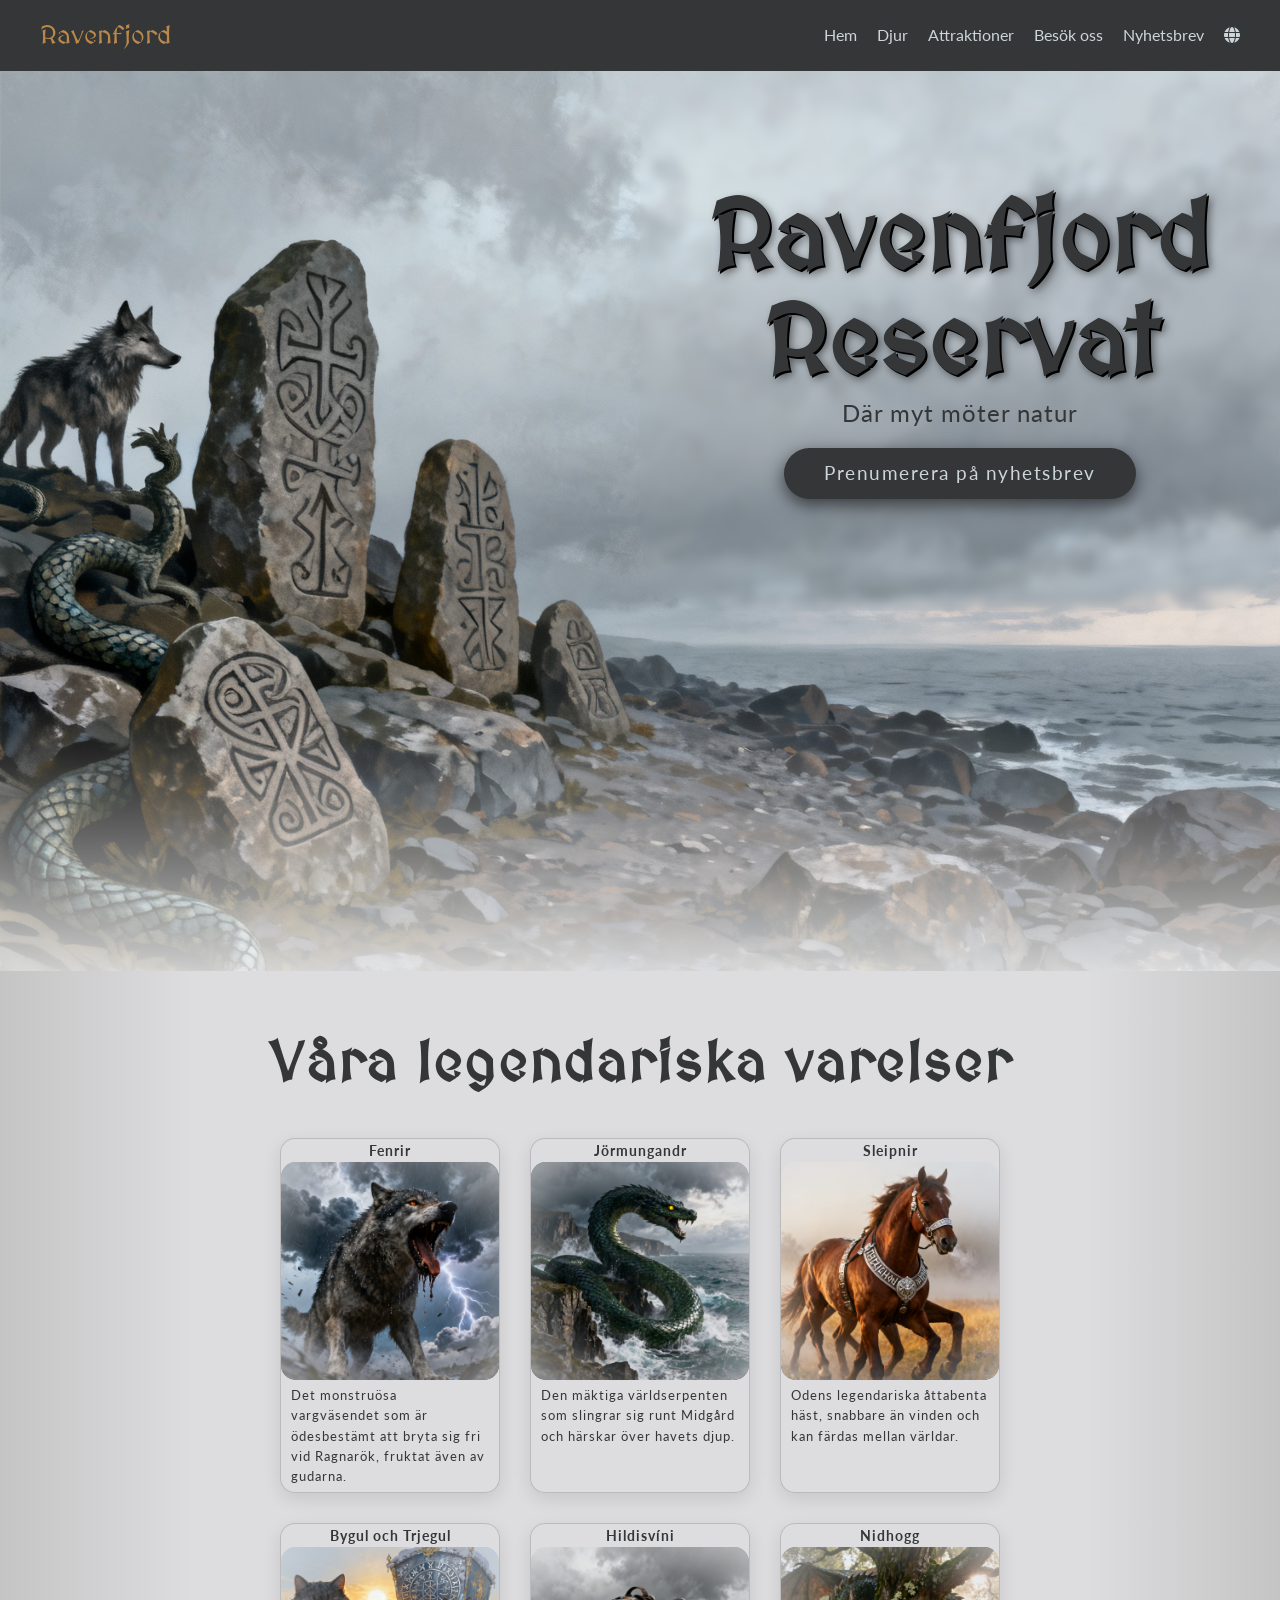
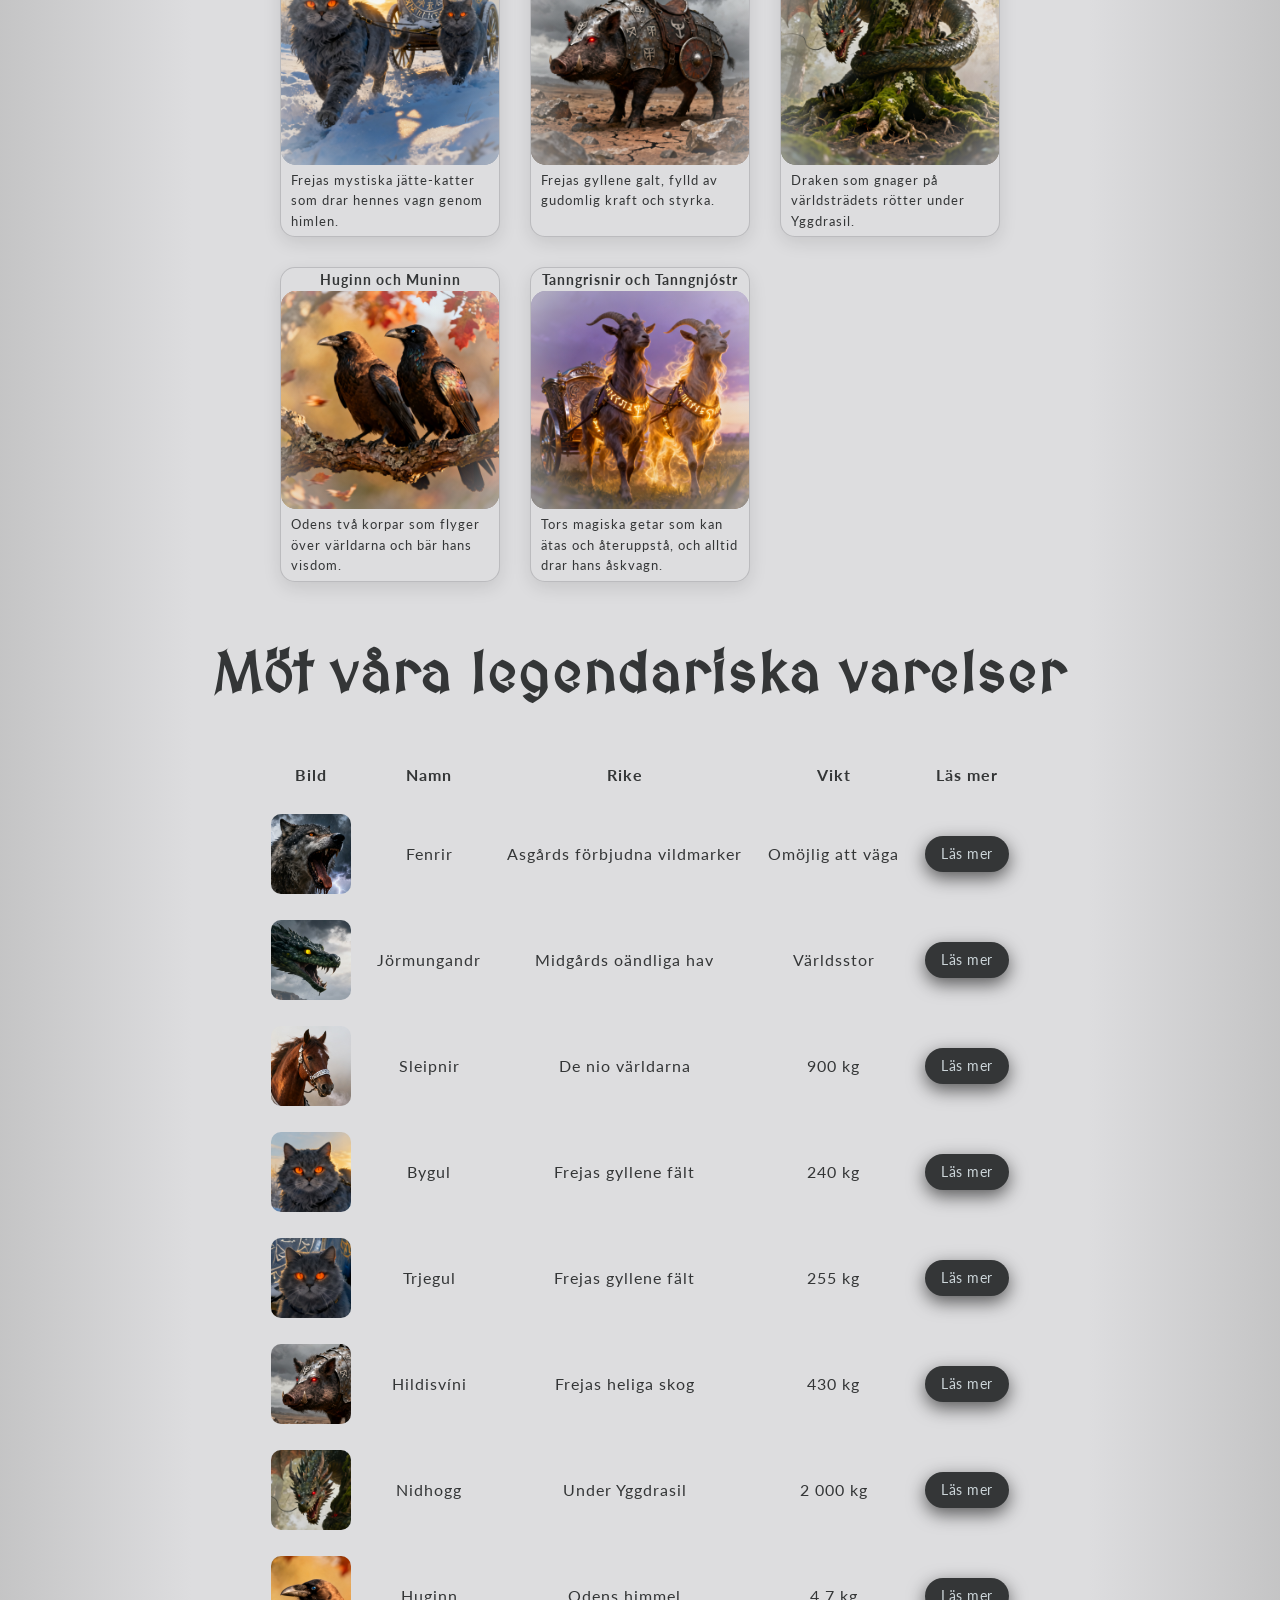
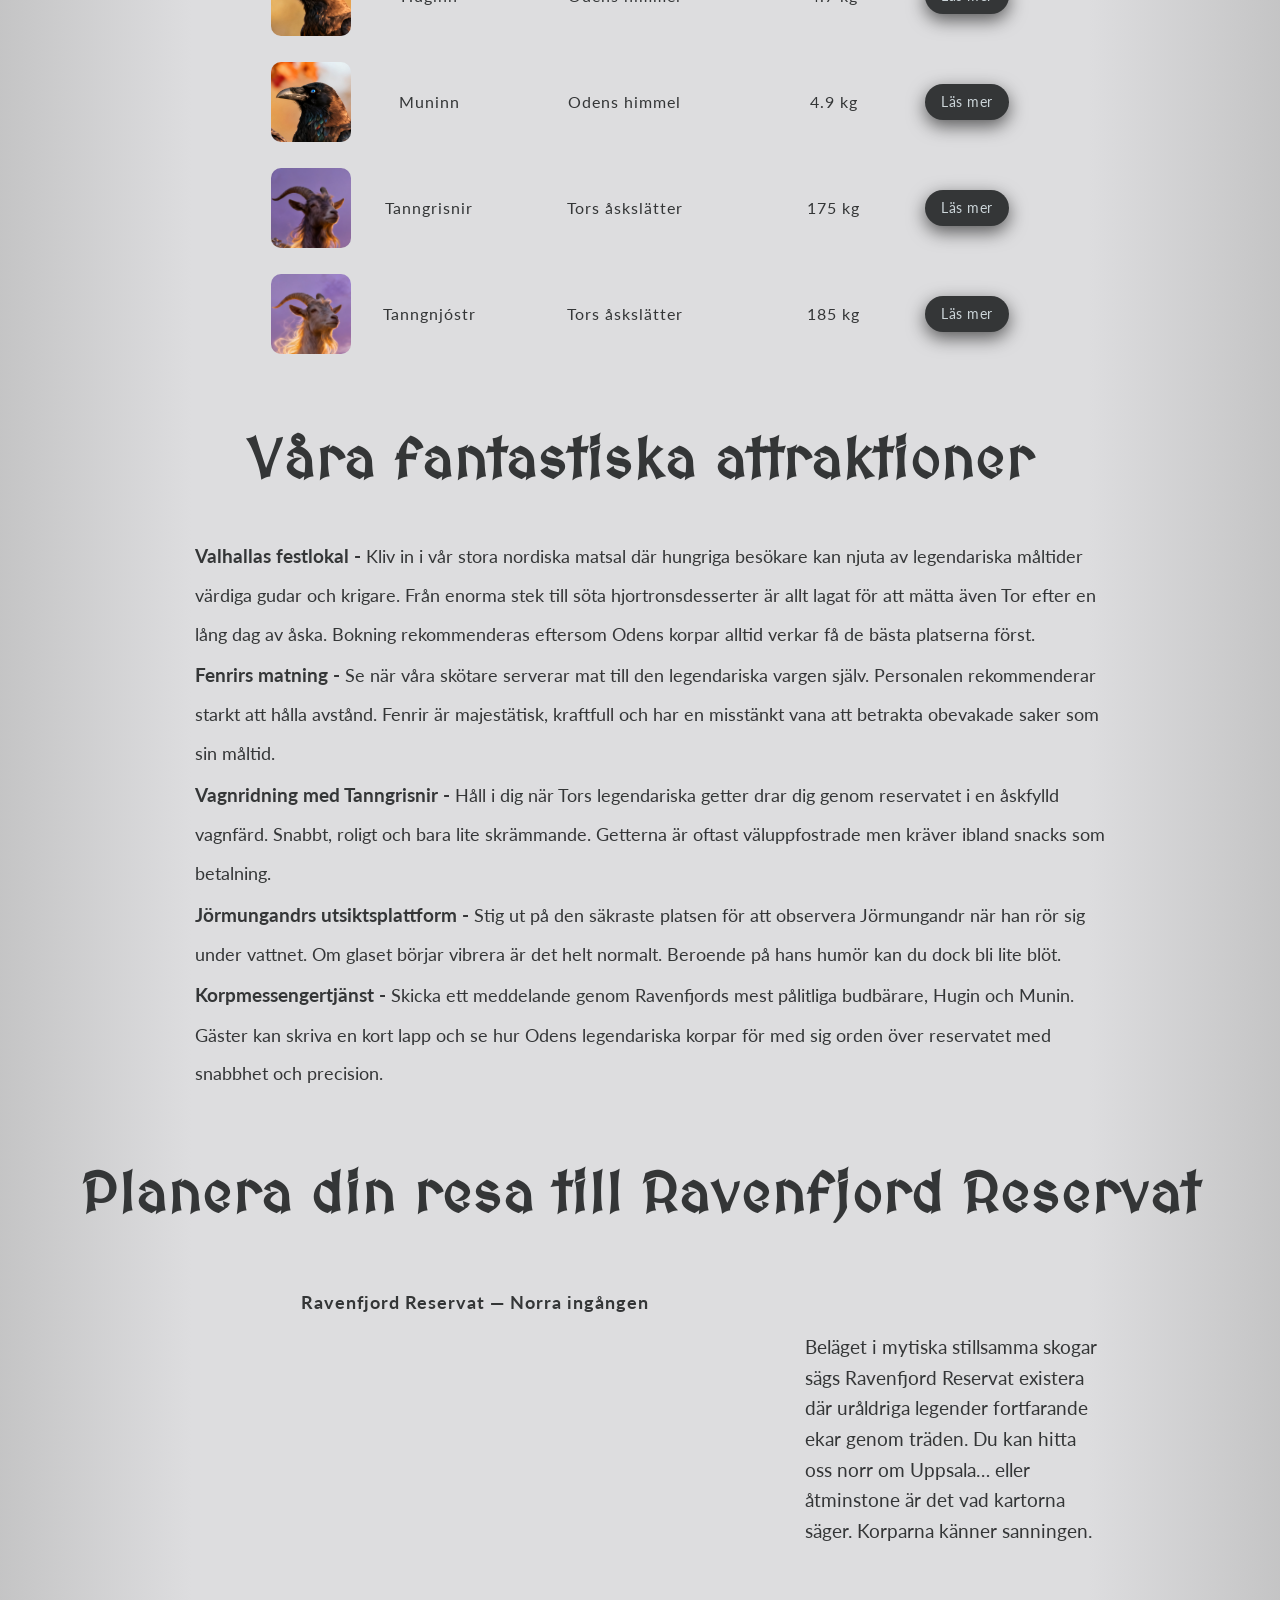
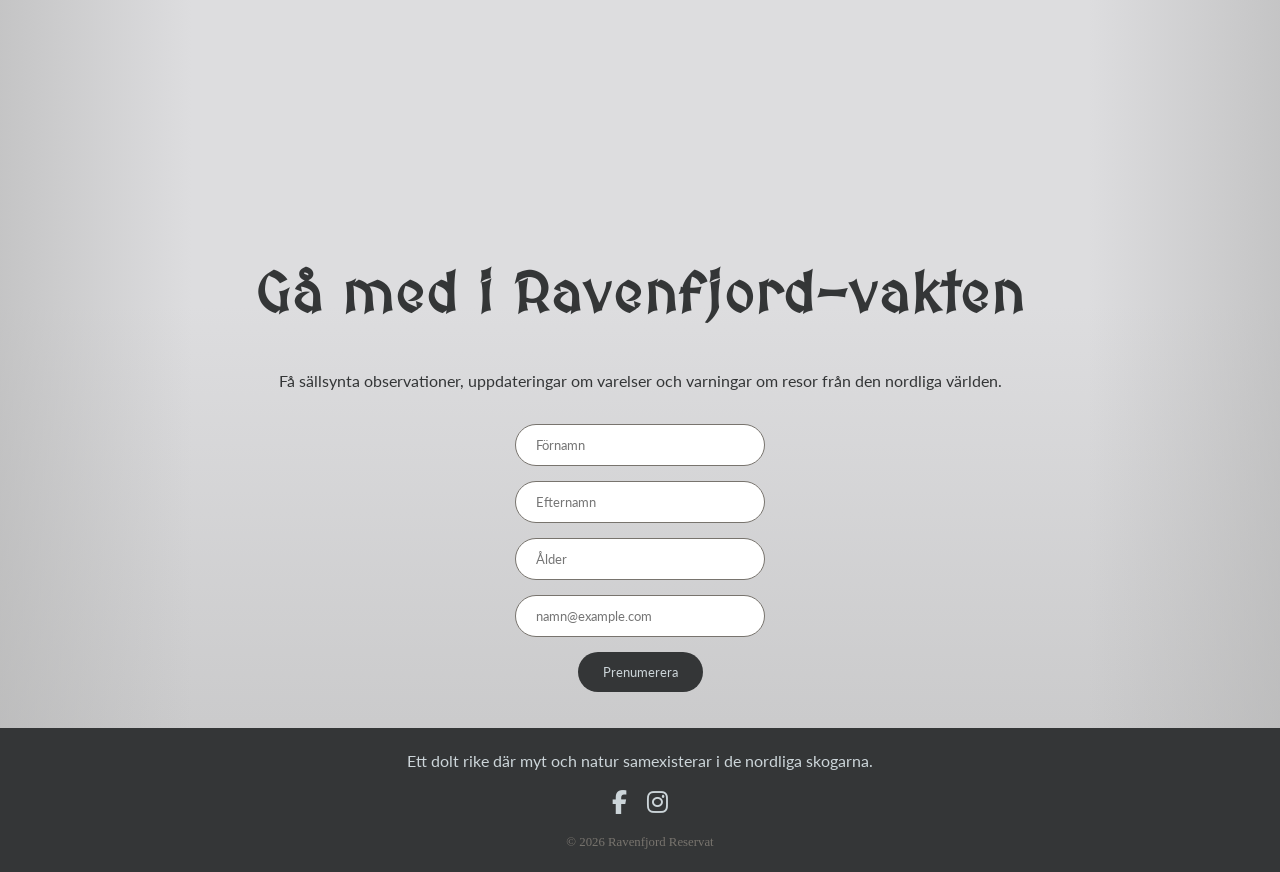
==== indexSV.html @ 1c2eb460 "added swedish html link and updated navbar" ====
<!doctype html>
<html lang="sv">
  <head>
    <meta charset="UTF-8" />
    <meta name="viewport" content="width=device-width, initial-scale=1.0" />
    <meta property="og:title" content="Ravenfjord Reservat" />
    <meta
      property="og:description"
      content="Där myt möter natur i det dolda nordliga riket."
    />
    <meta property="og:image:width" content="1200" />
    <meta property="og:image:height" content="630" />
    <meta
      property="og:image"
      content="https://dannellbayer.com/Ravenfjord-Reserve/images/hero.png"
    />
    <meta property="og:type" content="website" />

    <link rel="stylesheet" href="css/BrowserReset.css" />
    <link rel="stylesheet" href="css/main.css" />
    <link rel="stylesheet" href="css/hero.css" />
    <link rel="stylesheet" href="css/navbar.css" />
    <link rel="stylesheet" href="css/animals.css" />
    <link rel="stylesheet" href="css/table.css" />
    <link rel="stylesheet" href="css/todo.css" />
    <link rel="stylesheet" href="css/map.css" />
    <link rel="stylesheet" href="css/newsletter.css" />
    <link rel="stylesheet" href="css/footer.css" />

    <title>Ravenfjord Reservat</title>

    <link rel="preconnect" href="https://fonts.googleapis.com" />
    <link rel="preconnect" href="https://fonts.gstatic.com" crossorigin />

    <link
      href="https://fonts.googleapis.com/css2?family=Lato:ital,wght@0,100;0,300;0,400;0,700;0,900;1,100;1,300;1,400;1,700;1,900&display=swap"
      rel="stylesheet"
    />
    <link
      href="https://fonts.googleapis.com/css2?family=Cinzel:wght@400;700&display=swap"
      rel="stylesheet"
    />
    <link
      href="https://fonts.googleapis.com/css2?family=MedievalSharp&display=swap"
      rel="stylesheet"
    />

    <link
      rel="stylesheet"
      href="https://cdnjs.cloudflare.com/ajax/libs/font-awesome/6.5.0/css/all.min.css"
    />
  </head>

  <body>
    <!-- Navigation Bar -->
    <nav class="navbar">
      <div class="logo">Ravenfjord</div>

      <ul class="nav-links">
        <li><a href="#hero">Hem</a></li>
        <li><a href="#animals">Djur</a></li>
        <li><a href="#todo">Attraktioner</a></li>
        <li><a href="#map">Besök oss</a></li>
        <li><a href="#newsletter">Nyhetsbrev</a></li>
        <li>
          <a href="index.html"><i class="fa-solid fa-globe"></i> </a>
        </li>
      </ul>
    </nav>

    <!-- hero section -->
    <section class="hero" id="hero">
      <div class="hero-div">
        <h1 class="hero-h1">Ravenfjord Reservat</h1>
        <p class="hero-p">Där myt möter natur</p>
        <a href="#newsletter" class="hero-btn">Prenumerera på nyhetsbrev</a>
      </div>
    </section>

    <!-- animal section -->
    <section class="animals" id="animals"></section>
    <h2 class="section-h2">Våra legendariska varelser</h2>

    <div class="animals-grid">
      <article class="animal-card">
        <h3 class="animals-h3">Fenrir</h3>
        <div class="animal-img">
          <img src="images/Fenrir.png" alt="Fenrir varg" />
        </div>
        <p class="animals-p">
          Det monstruösa vargväsendet som är ödesbestämt att bryta sig fri vid
          Ragnarök, fruktat även av gudarna.
        </p>
      </article>

      <article class="animal-card">
        <h3 class="animals-h3">Jörmungandr</h3>
        <div class="animal-img">
          <img src="images/Jörmungandr.png" alt="Världserpent" />
        </div>
        <p class="animals-p">
          Den mäktiga världserpenten som slingrar sig runt Midgård och härskar
          över havets djup.
        </p>
      </article>

      <article class="animal-card">
        <h3 class="animals-h3">Sleipnir</h3>
        <div class="animal-img">
          <img src="images/Sleipnir.png" alt="Åttabent häst" />
        </div>
        <p class="animals-p">
          Odens legendariska åttabenta häst, snabbare än vinden och kan färdas
          mellan världar.
        </p>
      </article>

      <article class="animal-card">
        <h3 class="animals-h3">Bygul och Trjegul</h3>
        <div class="animal-img">
          <img src="images/Bygul and Trjegul.png" alt="Frejas katter" />
        </div>
        <p class="animals-p">
          Frejas mystiska jätte-katter som drar hennes vagn genom himlen.
        </p>
      </article>

      <article class="animal-card">
        <h3 class="animals-h3">Hildisvíni</h3>
        <div class="animal-img">
          <img src="images/Hildisvíni.png" alt="Frejas galt" />
        </div>
        <p class="animals-p">
          Frejas gyllene galt, fylld av gudomlig kraft och styrka.
        </p>
      </article>

      <article class="animal-card">
        <h3 class="animals-h3">Nidhogg</h3>
        <div class="animal-img">
          <img src="images/Nidhogg.png" alt="Drake under Yggdrasil" />
        </div>
        <p class="animals-p">
          Draken som gnager på världsträdets rötter under Yggdrasil.
        </p>
      </article>

      <article class="animal-card">
        <h3 class="animals-h3">Huginn och Muninn</h3>
        <div class="animal-img">
          <img src="images/HuginnandMuninn.png" alt="Odens korpar" />
        </div>
        <p class="animals-p">
          Odens två korpar som flyger över världarna och bär hans visdom.
        </p>
      </article>

      <article class="animal-card">
        <h3 class="animals-h3">Tanngrisnir och Tanngnjóstr</h3>
        <div class="animal-img">
          <img
            src="images/Tanngrisnir and Tanngnjóstr2.png"
            alt="Tors getter"
          />
        </div>
        <p class="animals-p">
          Tors magiska getar som kan ätas och återuppstå, och alltid drar hans
          åskvagn.
        </p>
      </article>
    </div>

    <!-- table section -->
    <section class="table" id="table">
      <h2 class="section-h2">Möt våra legendariska varelser</h2>
      <div class="table-div">
        <table>
          <thead>
            <tr>
              <th>Bild</th>
              <th>Namn</th>
              <th>Rike</th>
              <th>Vikt</th>
              <th>Läs mer</th>
            </tr>
          </thead>

          <tbody>
            <tr>
              <td><img src="images/fenrirTable.png" alt="Fenrir varg" /></td>
              <td>Fenrir</td>
              <td>Asgårds förbjudna vildmarker</td>
              <td>Omöjlig att väga</td>
              <td>
                <a
                  class="table-btn"
                  href="https://en.wikipedia.org/wiki/Fenrir"
                  target="_blank"
                >
                  Läs mer
                </a>
              </td>
            </tr>

            <tr>
              <td>
                <img src="images/JörmungandrTable.png" alt="Jörmungandr" />
              </td>
              <td>Jörmungandr</td>
              <td>Midgårds oändliga hav</td>
              <td>Världsstor</td>
              <td>
                <a
                  class="table-btn"
                  href="https://en.wikipedia.org/wiki/J%C3%B6rmungandr"
                  target="_blank"
                >
                  Läs mer
                </a>
              </td>
            </tr>

            <tr>
              <td><img src="images/SleipnirTable.png" alt="Sleipnir" /></td>
              <td>Sleipnir</td>
              <td>De nio världarna</td>
              <td>900 kg</td>
              <td>
                <a
                  class="table-btn"
                  href="https://en.wikipedia.org/wiki/Sleipnir"
                  target="_blank"
                >
                  Läs mer
                </a>
              </td>
            </tr>

            <tr>
              <td><img src="images/Bygul.png" alt="Bygul" /></td>
              <td>Bygul</td>
              <td>Frejas gyllene fält</td>
              <td>240 kg</td>
              <td>
                <a
                  class="table-btn"
                  href="https://berloga-workshop.com/blog/71-bygul-and-trjegul.html"
                  target="_blank"
                >
                  Läs mer
                </a>
              </td>
            </tr>

            <tr>
              <td><img src="images/Trjegul.png" alt="Trjegul" /></td>
              <td>Trjegul</td>
              <td>Frejas gyllene fält</td>
              <td>255 kg</td>
              <td>
                <a
                  class="table-btn"
                  href="https://berloga-workshop.com/blog/71-bygul-and-trjegul.html"
                  target="_blank"
                >
                  Läs mer
                </a>
              </td>
            </tr>

            <tr>
              <td><img src="images/HildisvíniTable.png" alt="Hildisvíni" /></td>
              <td>Hildisvíni</td>
              <td>Frejas heliga skog</td>
              <td>430 kg</td>
              <td>
                <a
                  class="table-btn"
                  href="https://simple.wikipedia.org/wiki/Hildisv%C3%ADni"
                  target="_blank"
                >
                  Läs mer
                </a>
              </td>
            </tr>

            <tr>
              <td><img src="images/NidhoggTable.png" alt="Nidhogg" /></td>
              <td>Nidhogg</td>
              <td>Under Yggdrasil</td>
              <td>2 000 kg</td>
              <td>
                <a
                  class="table-btn"
                  href="https://en.wikipedia.org/wiki/Nidhogg"
                  target="_blank"
                >
                  Läs mer
                </a>
              </td>
            </tr>

            <tr>
              <td>
                <img src="images/Huginn.png" alt="Huginn" />
              </td>
              <td>Huginn</td>
              <td>Odens himmel</td>
              <td>4.7 kg</td>
              <td>
                <a
                  class="table-btn"
                  href="https://en.wikipedia.org/wiki/Huginn_and_Muninn"
                  target="_blank"
                >
                  Läs mer
                </a>
              </td>
            </tr>

            <tr>
              <td>
                <img src="images/Munnin.png" alt="Muninn" />
              </td>
              <td>Muninn</td>
              <td>Odens himmel</td>
              <td>4.9 kg</td>
              <td>
                <a
                  class="table-btn"
                  href="https://en.wikipedia.org/wiki/Huginn_and_Muninn"
                  target="_blank"
                >
                  Läs mer
                </a>
              </td>
            </tr>

            <tr>
              <td>
                <img src="images/Tanngrisnir.png" alt="Tanngrisnir" />
              </td>
              <td>Tanngrisnir</td>
              <td>Tors åskslätter</td>
              <td>175 kg</td>
              <td>
                <a
                  class="table-btn"
                  href="https://en.wikipedia.org/wiki/Tanngrisnir_and_Tanngnj%C3%B3str"
                  target="_blank"
                >
                  Läs mer
                </a>
              </td>
            </tr>

            <tr>
              <td>
                <img src="images/Tanngnjóstr.png" alt="Tanngnjóstr" />
              </td>
              <td>Tanngnjóstr</td>
              <td>Tors åskslätter</td>
              <td>185 kg</td>
              <td>
                <a
                  class="table-btn"
                  href="https://en.wikipedia.org/wiki/Tanngrisnir_and_Tanngnj%C3%B3str"
                  target="_blank"
                >
                  Läs mer
                </a>
              </td>
            </tr>
          </tbody>
        </table>
      </div>
    </section>
    <!-- table section -->

    <!-- todo section -->
    <section class="todo" id="todo">
      <h2 class="section-h2">Våra fantastiska attraktioner</h2>

      <ul class="todo-list">
        <li>
          <span class="todo-title">Valhallas festlokal -</span>
          Kliv in i vår stora nordiska matsal där hungriga besökare kan njuta av
          legendariska måltider värdiga gudar och krigare. Från enorma stek till
          söta hjortronsdesserter är allt lagat för att mätta även Tor efter en
          lång dag av åska. Bokning rekommenderas eftersom Odens korpar alltid
          verkar få de bästa platserna först.
        </li>

        <li>
          <span class="todo-title">Fenrirs matning -</span>
          Se när våra skötare serverar mat till den legendariska vargen själv.
          Personalen rekommenderar starkt att hålla avstånd. Fenrir är
          majestätisk, kraftfull och har en misstänkt vana att betrakta
          obevakade saker som sin måltid.
        </li>

        <li>
          <span class="todo-title">Vagnridning med Tanngrisnir -</span>
          Håll i dig när Tors legendariska getter drar dig genom reservatet i en
          åskfylld vagnfärd. Snabbt, roligt och bara lite skrämmande. Getterna
          är oftast väluppfostrade men kräver ibland snacks som betalning.
        </li>

        <li>
          <span class="todo-title">Jörmungandrs utsiktsplattform -</span>
          Stig ut på den säkraste platsen för att observera Jörmungandr när han
          rör sig under vattnet. Om glaset börjar vibrera är det helt normalt.
          Beroende på hans humör kan du dock bli lite blöt.
        </li>

        <li>
          <span class="todo-title">Korpmessengertjänst -</span>
          Skicka ett meddelande genom Ravenfjords mest pålitliga budbärare,
          Hugin och Munin. Gäster kan skriva en kort lapp och se hur Odens
          legendariska korpar för med sig orden över reservatet med snabbhet och
          precision.
        </li>
      </ul>
    </section>
    <!-- todo section -->

    <!-- map -->
    <section class="map" id="map">
      <h2 class="section-h2">Planera din resa till Ravenfjord Reservat</h2>

      <div class="map-layout">
        <div class="map-info">
          <h3 class="map-h3">Ravenfjord Reservat — Norra ingången</h3>
        </div>

        <div class="map-box">
          <iframe
            src="https://www.google.com/maps?q=59.935551,17.727332&z=13&t=k&output=embed"
            style="border: 0"
            loading="lazy"
          ></iframe>
        </div>

        <p class="map-text">
          Beläget i mytiska stillsamma skogar sägs Ravenfjord Reservat existera
          där uråldriga legender fortfarande ekar genom träden. Du kan hitta oss
          norr om Uppsala… eller åtminstone är det vad kartorna säger. Korparna
          känner sanningen.
        </p>
      </div>
    </section>

    <!-- newsletter section -->
    <section class="newsletter" id="newsletter">
      <h2 class="section-h2">Gå med i Ravenfjord-vakten</h2>
      <p class="newsletter-p">
        Få sällsynta observationer, uppdateringar om varelser och varningar om
        resor från den nordliga världen.
      </p>

      <form
        class="newsletter-form"
        action="https://formsubmit.co/57d09a3776aed8a5a4bc8f5f60aca15b"
        method="POST"
      >
        <input type="hidden" name="_captcha" value="false" />
        <input type="hidden" name="_template" value="table" />

        <label for="firstName"></label>
        <input
          type="text"
          id="firstName"
          name="Förnamn"
          required
          minlength="2"
          pattern="[A-Za-zÅÄÖåäö\- ]+"
          placeholder="Förnamn"
        />

        <label for="lastName"></label>
        <input
          type="text"
          id="lastName"
          name="Efternamn"
          required
          minlength="2"
          pattern="[A-Za-zÅÄÖåäö\- ]+"
          placeholder="Efternamn"
        />

        <input
          type="number"
          placeholder="Ålder"
          name="age"
          min="18"
          max="100"
          required
        />

        <label for="email"></label>
        <input
          type="email"
          id="email"
          name="E-post"
          required
          pattern="^[^\s@]+@[^\s@]+\.[^\s@]+$"
          placeholder="namn@example.com"
        />

        <button type="submit">Prenumerera</button>
      </form>
    </section>
    <!-- newsletter section -->

    <!-- footer -->
    <footer class="footer">
      <p class="footer-text">
        Ett dolt rike där myt och natur samexisterar i de nordliga skogarna.
      </p>
      <div class="footer-social">
        <a href="https://facebook.com" target="_blank">
          <i class="fa-brands fa-facebook-f"></i>
        </a>

        <a href="https://instagram.com" target="_blank">
          <i class="fa-brands fa-instagram"></i>
        </a>
      </div>
      <p class="footer-small">© 2026 Ravenfjord Reservat</p>
    </footer>
  </body>
</html>
---- css/BrowserReset.css ----
*,
*::before,
*::after {
  -webkit-box-sizing: border-box;
  box-sizing: border-box;
}

body {
  margin: 0;
  padding: 0;
  line-height: 1.6;
}

img {
  max-width: 100%;
  display: block;
}

h1,
h2,
h3,
h4,
h5,
h6,
p {
  margin: 0;
  padding: 0;
}
---- css/main.css ----
body {
  background:
    linear-gradient(
      to right,
      rgba(180, 180, 180, 0.6) 0%,
      transparent 15%,
      transparent 85%,
      rgba(180, 180, 180, 0.6) 100%
    ),
    linear-gradient(
      to bottom,
      rgba(180, 180, 180, 0.6) 0%,
      transparent 10%,
      transparent 90%,
      rgba(180, 180, 180, 0.6) 100%
    ),
    #dddddf;
  -webkit-font-smoothing: antialiased;
  -moz-osx-font-smoothing: grayscale;
}

.section-h2 {
  font-family: "MedievalSharp", serif;
  font-size: 3.5rem;
  color: #343637;
  letter-spacing: 2px;
  line-height: 1.1;
  text-align: center;
  margin: 60px auto 45px;
}

@media (max-width: 768px) {
  h2 {
    font-family: "Cinzel", serif;
  }
}
---- css/hero.css ----
.hero {
  background-image: url(../images/hero.png);
  background-size: cover;
  background-position: left;
  background-repeat: no-repeat;
  height: 100vh;
  position: relative;
  overflow: hidden;
}

.hero-div {
  width: clamp(300px, 50vw, 800px);
  height: 60vh;

  position: absolute;
  top: 0;
  right: 0;

  backdrop-filter: blur(4px);
  border-radius: clamp(20px, 10vw, 80px);

  display: flex;
  flex-direction: column;
  justify-content: center;
  text-align: center;
  box-sizing: border-box;
}

.hero-h1 {
  font-family: "MedievalSharp", serif;
  font-size: clamp(2rem, 8vw, 6rem);
  color: #343637;
  letter-spacing: 2px;
  line-height: 1.1;
  text-shadow:
    2px 2px 0 #000,
    4px 4px 8px rgba(0, 0, 0, 0.5);
  text-align: center;
  -webkit-font-smoothing: antialiased;
  -moz-osx-font-smoothing: grayscale;
  text-rendering: optimizeLegibility;
  width: 100%;
  box-sizing: border-box;
}

.hero-p {
  font-family: "Lato", sans-serif;
  font-size: 1.5rem;
  color: #343637;
  letter-spacing: 1px;
  text-align: center;
}

.hero-btn {
  display: inline-block;
  text-decoration: none;
  background-color: #343637;
  color: #ccd5d9;
  border: 1px solid #78746e;

  align-self: center;
  padding: 10px 40px;

  font-family: "Lato", sans-serif;
  font-size: 1.2rem;
  letter-spacing: 1.5px;

  border: none;
  outline: none;
  border-radius: 999px;

  cursor: pointer;
  margin-top: 16px;

  box-shadow: 0 6px 18px rgba(0, 0, 0, 0.6);
  transition:
    box-shadow 0.3s ease,
    transform 0.3s ease;
}

.hero-btn:hover {
  box-shadow: 0 2px 6px rgba(0, 0, 0, 0.15);
  color: #bb884b;
  transform: translateY(-2px);
}

.hero::after {
  content: "";
  position: absolute;
  bottom: 0;
  left: 0;
  right: 0;
  height: 30%;
  background: linear-gradient(
    to bottom,
    transparent 0%,
    rgba(255, 255, 255, 0.8) 100%
  );

  pointer-events: none;
}

@media (max-width: 768px) {
  .hero-div {
    width: 100%;
    height: auto;
    padding: 20px 15px;
    border-radius: 40px;
  }

  .hero-h1 {
    font-size: 2.5rem;
    width: 100%;
    box-sizing: border-box;
  }

  .hero-p {
    font-size: 1.1rem;
  }

  .hero-btn {
    padding: 8px 20px;
    font-size: 1rem;
  }
}
---- css/navbar.css ----
.navbar {
  position: sticky;
  top: 0;
  z-index: 1000;

  display: flex;
  justify-content: space-between;
  align-items: center;

  padding: 15px 40px;

  background-color: #343637;
  color: #ccd5d9;
}

.logo {
  font-family: "MedievalSharp", serif;
  color: #bb884b;
  font-size: 1.6rem;
  margin: 0;
}

.nav-links {
  list-style: none;
  display: flex;
  gap: 20px;
  margin: 0;
  padding: 0;
}

.nav-links a {
  text-decoration: none;
  color: #ccd5d9;
  font-family: "Lato", sans-serif;
  transition: color 0.2s ease;
}

.nav-links a:hover {
  color: #bb884b;
}

@media (max-width: 768px) {
  .navbar {
    padding: 10px 20px;
  }

  .logo {
    display: none;
  }

  .nav-links {
    gap: 10px;
    font-size: 0.85rem;
    width: 100%;
    justify-content: space-around;
  }
}
---- css/animals.css ----
.animals-h3 {
  font-family: "Lato", sans-serif;
  font-size: 0.9rem;
  color: #343637;
  letter-spacing: 1px;
  text-align: center;
}

.animals-p {
  font-family: "Lato", sans-serif;
  font-size: 0.8rem;
  color: #343637;
  letter-spacing: 1px;
  padding: 5px 10px 5px 10px;
}

.animals-grid {
  display: grid;
  grid-template-columns: repeat(auto-fill, 220px);
  gap: 30px;
  max-width: calc(4 * 220px + 3 * 30px);
  margin: 0 auto;
  justify-content: center;
  padding: 0 10px;
  box-sizing: border-box;
}

.animal-card {
  position: relative;
  border-radius: 15px;
  overflow: hidden;
  background: #dddddf;
  box-shadow: 0 6px 18px rgba(0, 0, 0, 0.1);
  border: 1px solid rgba(52, 54, 55, 0.2);
}

.animal-card:hover {
  transform: translateY(-4px);
  transition: 0.2s ease;
}

.animal-card img {
  width: 100%;
  height: auto;
  display: block;
  border-radius: 15px;
}

.animal-img {
  position: relative;
}

.animal-img::after {
  content: "";
  position: absolute;
  top: 0;
  left: 0;
  right: 0;
  bottom: 0;
  border-radius: 15px;
  background: radial-gradient(
    circle at center,
    transparent 50%,
    rgba(221, 221, 223, 0.6) 94%
  );
  pointer-events: none;
}
---- css/table.css ----
.table-div {
  display: flex;
  justify-content: center;
}

table img {
  width: 80px;
  height: 80px;
  object-fit: cover;
  border-radius: 10px;
  display: block;
}

td,
th {
  font-family: "Lato", sans-serif;
  font-size: 1rem;
  color: #343637;
  letter-spacing: 1px;
  padding: 12px;
  text-align: center;
}

table a {
  color: #bb884b;
  text-decoration: none;
}

@media (max-width: 768px) {
  .table-h2 {
    font-size: 2rem;
    margin-top: 40px;
    margin-bottom: 25px;
  }

  table {
    font-size: 0.8rem;
  }

  td,
  th {
    padding: 8px 4px;
    font-size: 0.8rem;
  }

  table img {
    width: 50px;
    height: 50px;
  }
}

.table-btn {
  display: inline-block;
  text-decoration: none;
  background-color: #343637;
  color: #ccd5d9;
  border: 1px solid #78746e;

  align-self: center;
  padding: 6px 16px;

  font-family: "Lato", sans-serif;
  font-size: 0.9rem;
  letter-spacing: 0.5px;

  border: none;
  outline: none;
  border-radius: 999px;

  cursor: pointer;

  box-shadow: 0 6px 18px rgba(0, 0, 0, 0.6);
  transition:
    box-shadow 0.3s ease,
    transform 0.3s ease;
}

.table-btn:hover {
  box-shadow: 0 2px 6px rgba(0, 0, 0, 0.15);
  color: #bb884b;
  transform: translateY(-2px);
}
---- css/todo.css ----
.todo-list {
  list-style: none;
  padding-bottom: 8px;
  margin: 0 auto;
  max-width: 970px;
  text-align: left;
  font-family: "Lato", sans-serif;
  font-size: 1.1rem;
  color: #343637;
  line-height: 2.2;
}

.todo-title {
  font-family: "Lato", sans-serif;
  font-size: 1.2rem;
  color: #343637;
  line-height: 2.2;
  font-weight: 700;
}
---- css/map.css ----
.map-div {
  display: flex;
  justify-content: center;
  align-items: center;
}

.map-layout {
  display: grid;
  grid-template-columns: 2fr 1fr;
  grid-template-rows: auto 1fr;
  row-gap: 10px;
  column-gap: 30px;
  align-items: start;
  max-width: 970px;
  margin: 0 auto;
  padding: 20px;
}

.map-info {
  grid-column: 1;
  grid-row: 1;
  display: flex;
  justify-content: center;
}

.map-h3 {
  font-family: "Lato", sans-serif;
  font-size: 1.1rem;
  color: #343637;
  letter-spacing: 1px;
  margin: 0 0 5px 0;
  text-align: center;
}

.map-box {
  grid-column: 1;
  grid-row: 2;
}

.map-box iframe {
  width: 100%;
  aspect-ratio: 4 / 3;
  border: 0;
  border-radius: 15px;
  display: block;
}

.map-text {
  grid-column: 2;
  grid-row: 2;
  font-family: "Lato", sans-serif;
  font-size: 1.2rem;
  color: #343637;
  line-height: 1.6;
}

@media (max-width: 768px) {
  .map-layout {
    grid-template-columns: 1fr;
    grid-template-rows: auto;
  }

  .map-text {
    grid-column: 1;
    grid-row: 3;
  }

  .map-box {
    grid-column: 1;
    grid-row: 2;
  }
}
---- css/newsletter.css ----
.newsletter-p {
  font-family: "Lato", sans-serif;
  color: #343637;
  margin-bottom: 30px;
  font-size: 1rem;
  text-align: center;
}

.newsletter-form {
  display: flex;
  flex-direction: column;
  align-items: center;
  gap: 15px;
  max-width: 970px;
  margin: 0 auto;
  width: 100%;
}

.newsletter-form input {
  padding: 12px 20px;
  border-radius: 999px;
  border: 1px solid #78746e;
  font-family: "Lato", sans-serif;
  width: 250px;
  box-sizing: border-box;
}

.newsletter-form label {
  display: none;
}

.newsletter-form button {
  padding: 12px 25px;
  border-radius: 999px;
  border: none;
  background: #343637;
  color: #ccd5d9;
  cursor: pointer;
  font-family: "Lato", sans-serif;
  transition: 0.2s ease;
}

.newsletter-form button:hover {
  color: #bb884b;
  transform: translateY(-2px);
}
---- css/footer.css ----
.footer {
  background-color: #343637;
  color: #ccd5d9;
  padding: 20px 20px;
  text-align: center;
  margin-top: 36px;
}

.footer-logo {
  font-family: "MedievalSharp", serif;
  font-size: 2rem;
  color: #bb884b;
  margin-bottom: 10px;
}

.footer-text {
  font-family: "Lato", sans-serif;
  font-size: 1rem;
  max-width: 600px;
  margin: 0 auto 10px;
  line-height: 1.6;
  color: #ccd5d9;
}

.footer-social {
  display: flex;
  justify-content: center;
  gap: 20px;
  margin: 10px 0;
}

.footer-social a {
  color: #ccd5d9;
  font-size: 1.5rem;
  transition:
    color 0.2s ease,
    transform 0.2s ease;
}

.footer-social a:hover {
  color: #bb884b;
  transform: translateY(-3px);
}

.footer-small {
  font-size: 0.8rem;
  margin-top: 10px;
  color: #78746e;
}
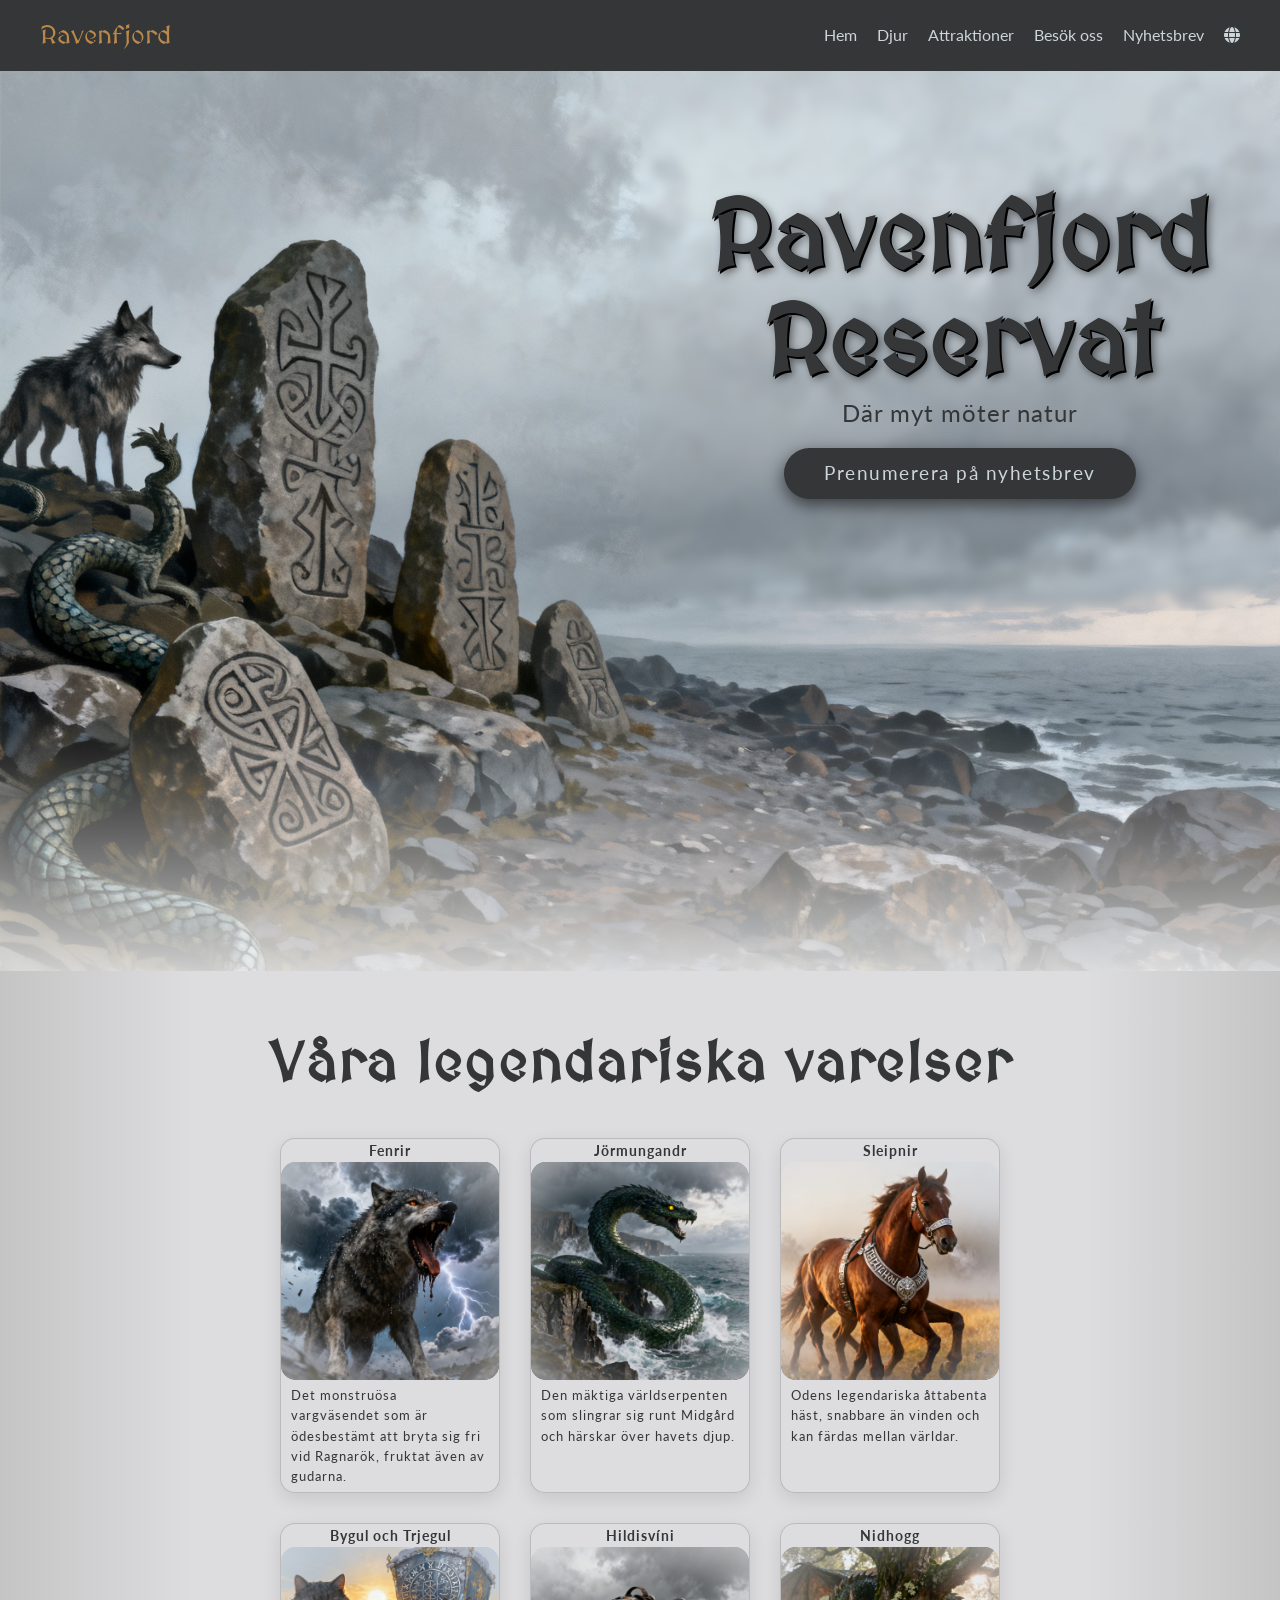
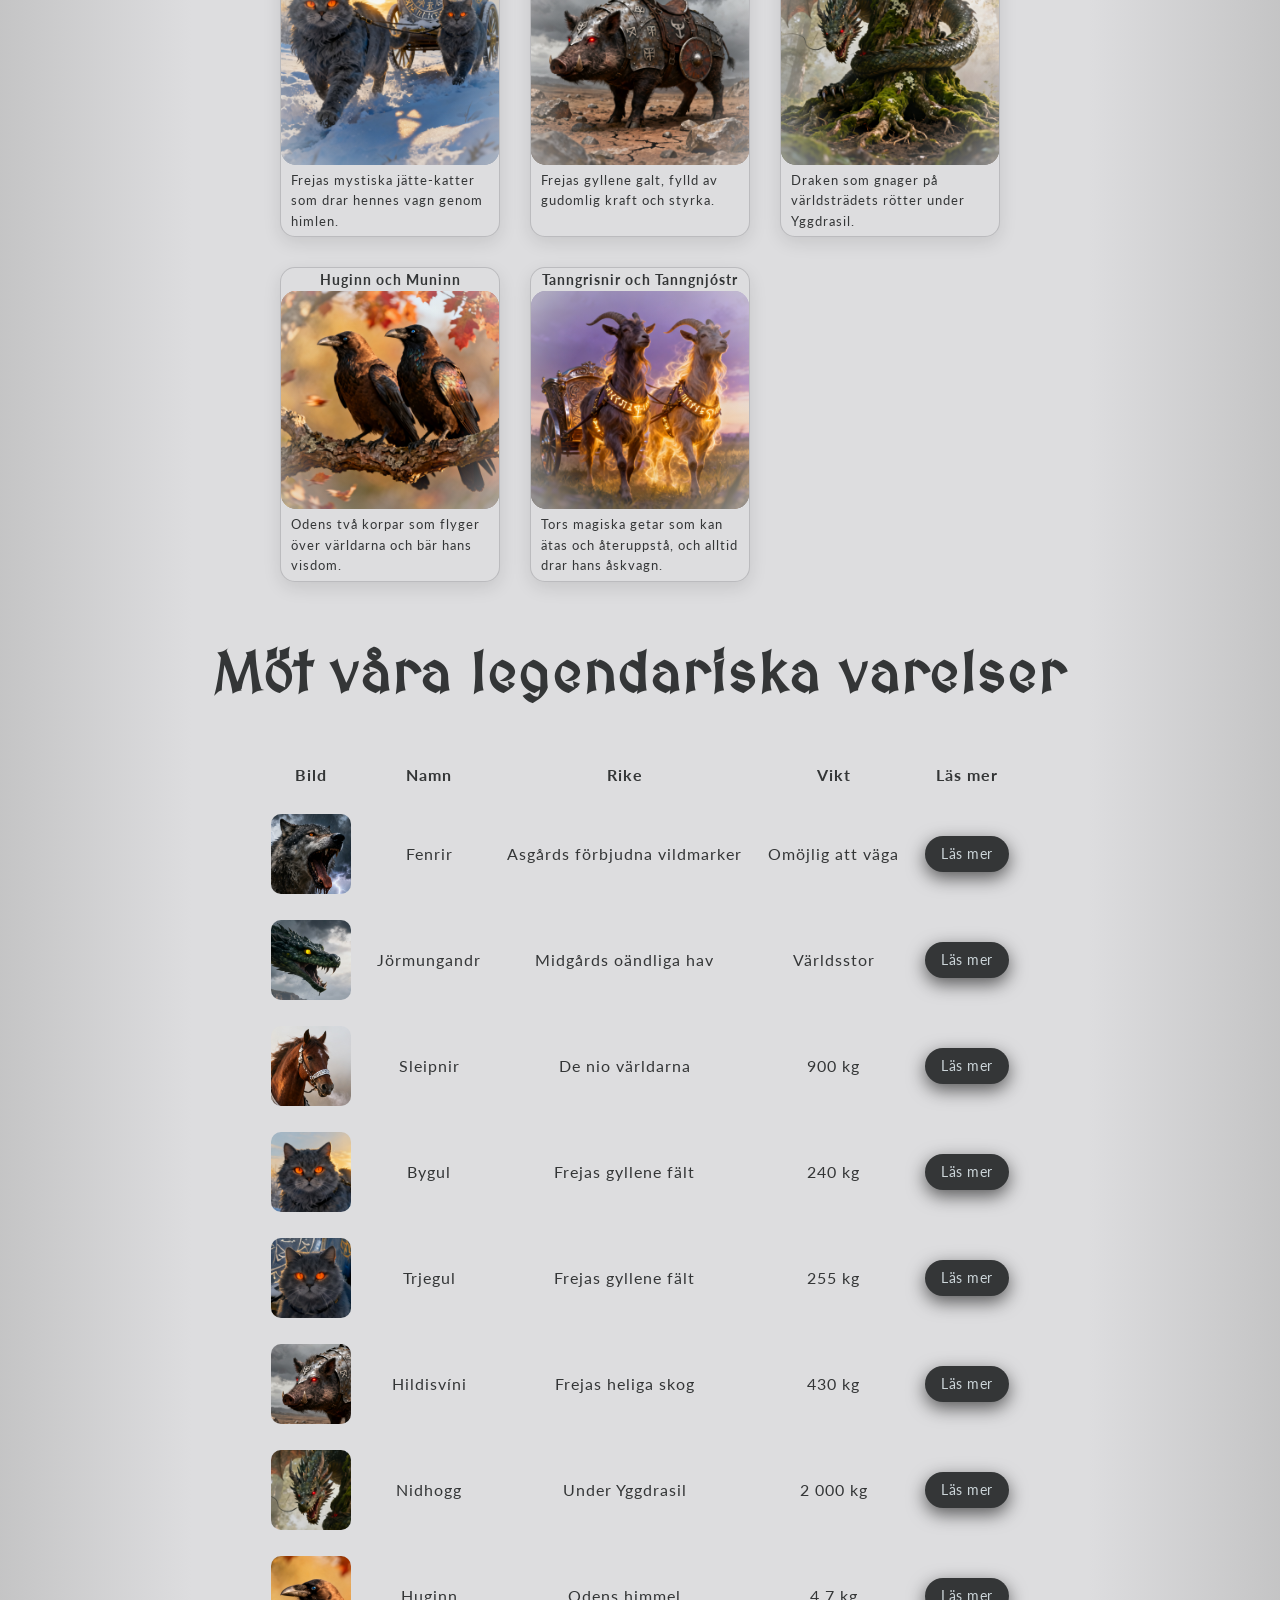
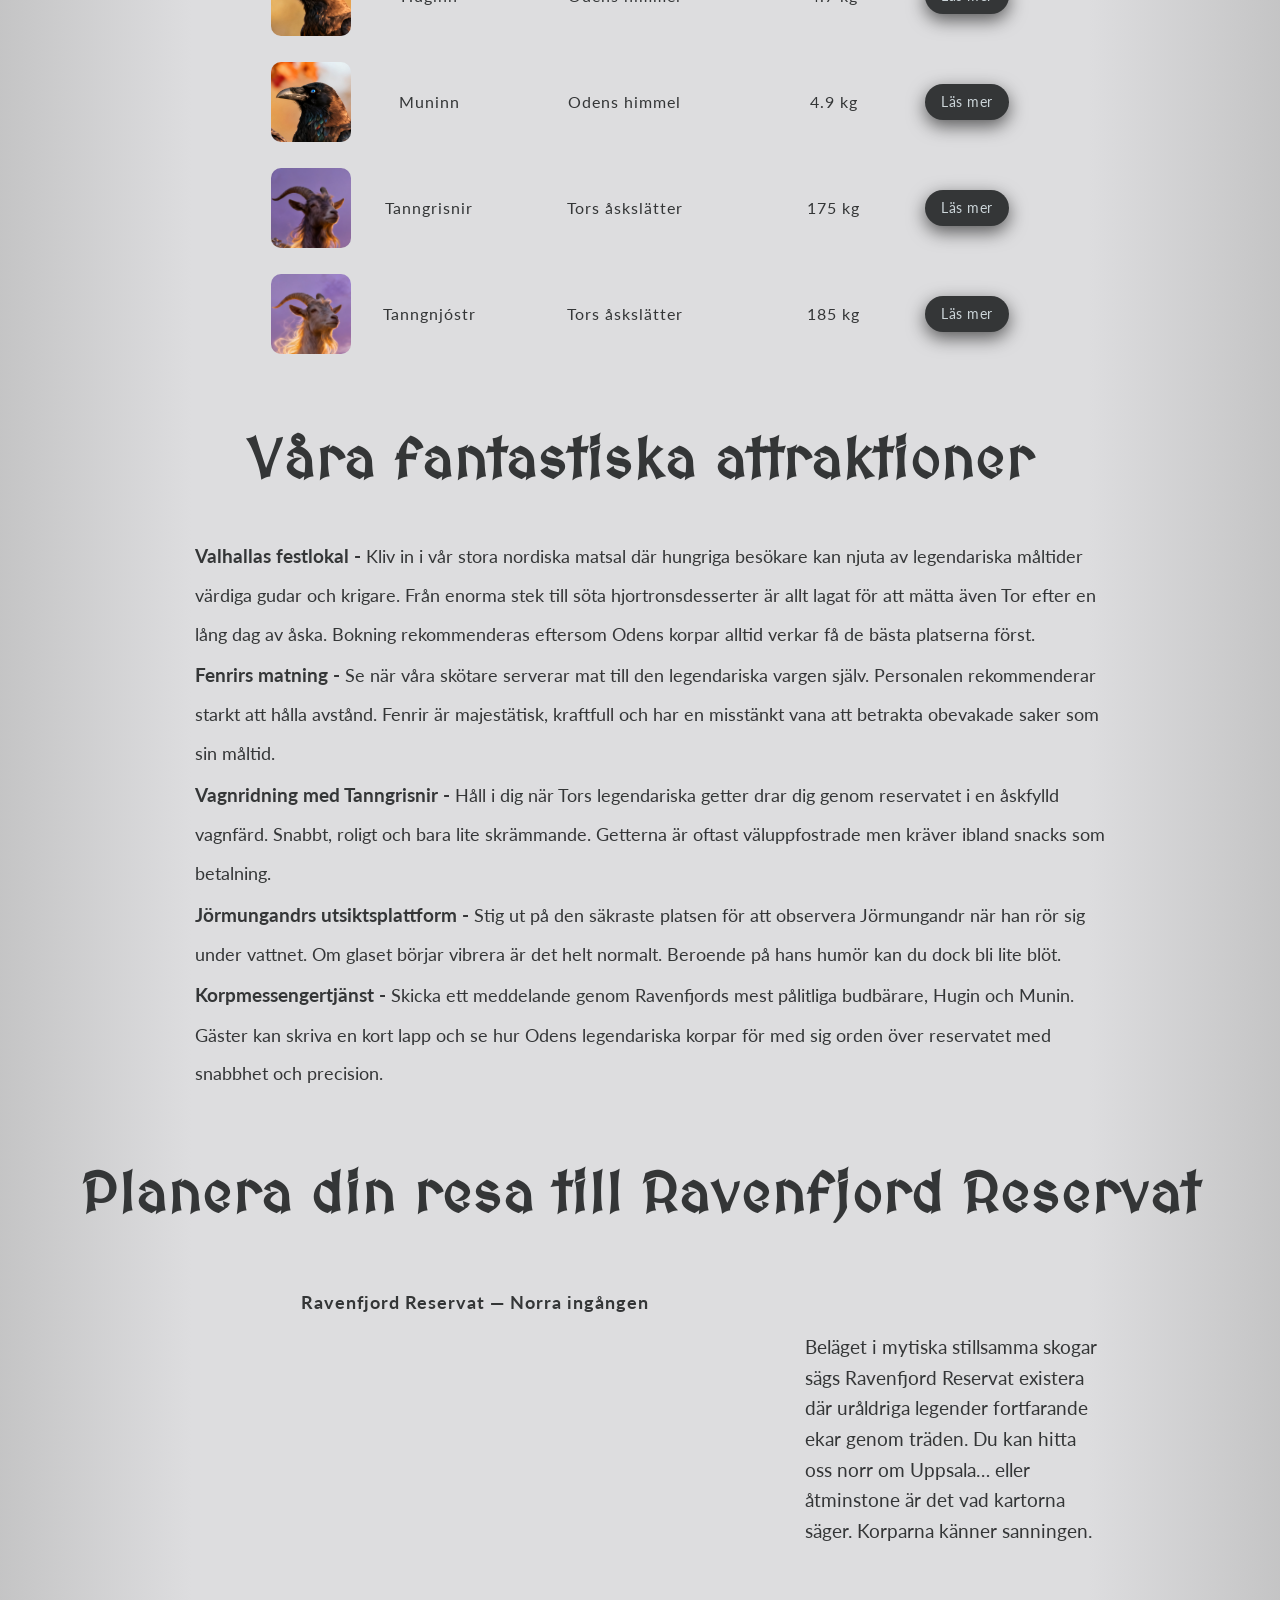
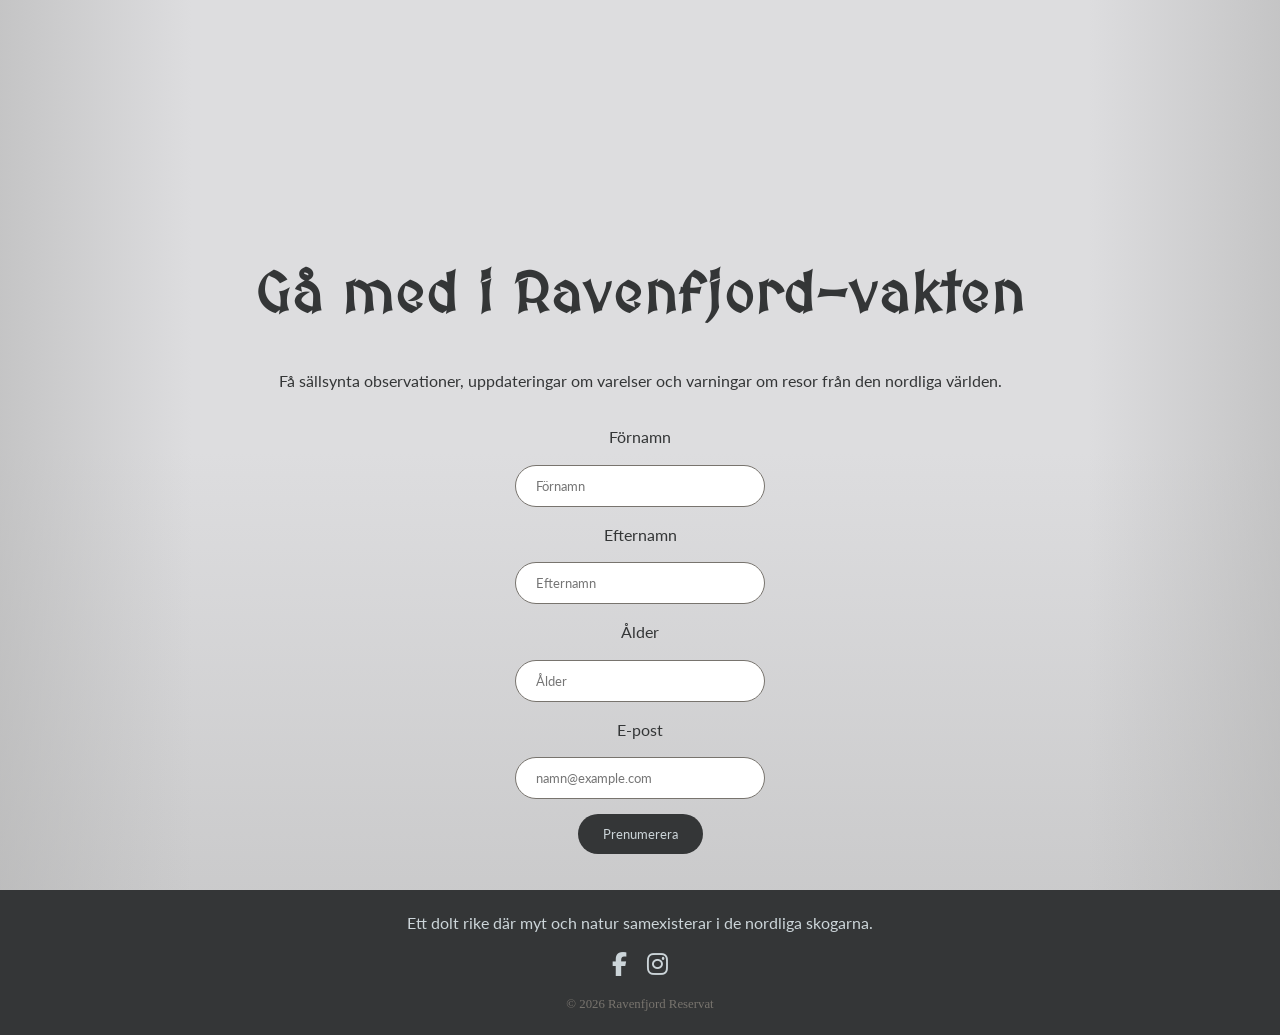
==== commit db35f1c0: "added labels to form inputs" ====
--- a/indexSV.html
+++ b/indexSV.html
@@ -466,7 +466,7 @@
         <input type="hidden" name="_captcha" value="false" />
         <input type="hidden" name="_template" value="table" />
 
-        <label for="firstName"></label>
+        <label for="firstName">Förnamn</label>
         <input
           type="text"
           id="firstName"
@@ -477,7 +477,7 @@
           placeholder="Förnamn"
         />
 
-        <label for="lastName"></label>
+        <label for="lastName">Efternamn</label>
         <input
           type="text"
           id="lastName"
@@ -488,6 +488,7 @@
           placeholder="Efternamn"
         />
 
+        <label for="age">Ålder</label>
         <input
           type="number"
           placeholder="Ålder"
@@ -497,7 +498,7 @@
           required
         />
 
-        <label for="email"></label>
+        <label for="email">E-post</label>
         <input
           type="email"
           id="email"
--- a/css/newsletter.css
+++ b/css/newsletter.css
@@ -26,7 +26,10 @@
 }
 
 .newsletter-form label {
-  display: none;
+  font-family: "Lato", sans-serif;
+  color: #343637;
+  font-size: 1rem;
+  text-align: center;
 }
 
 .newsletter-form button {
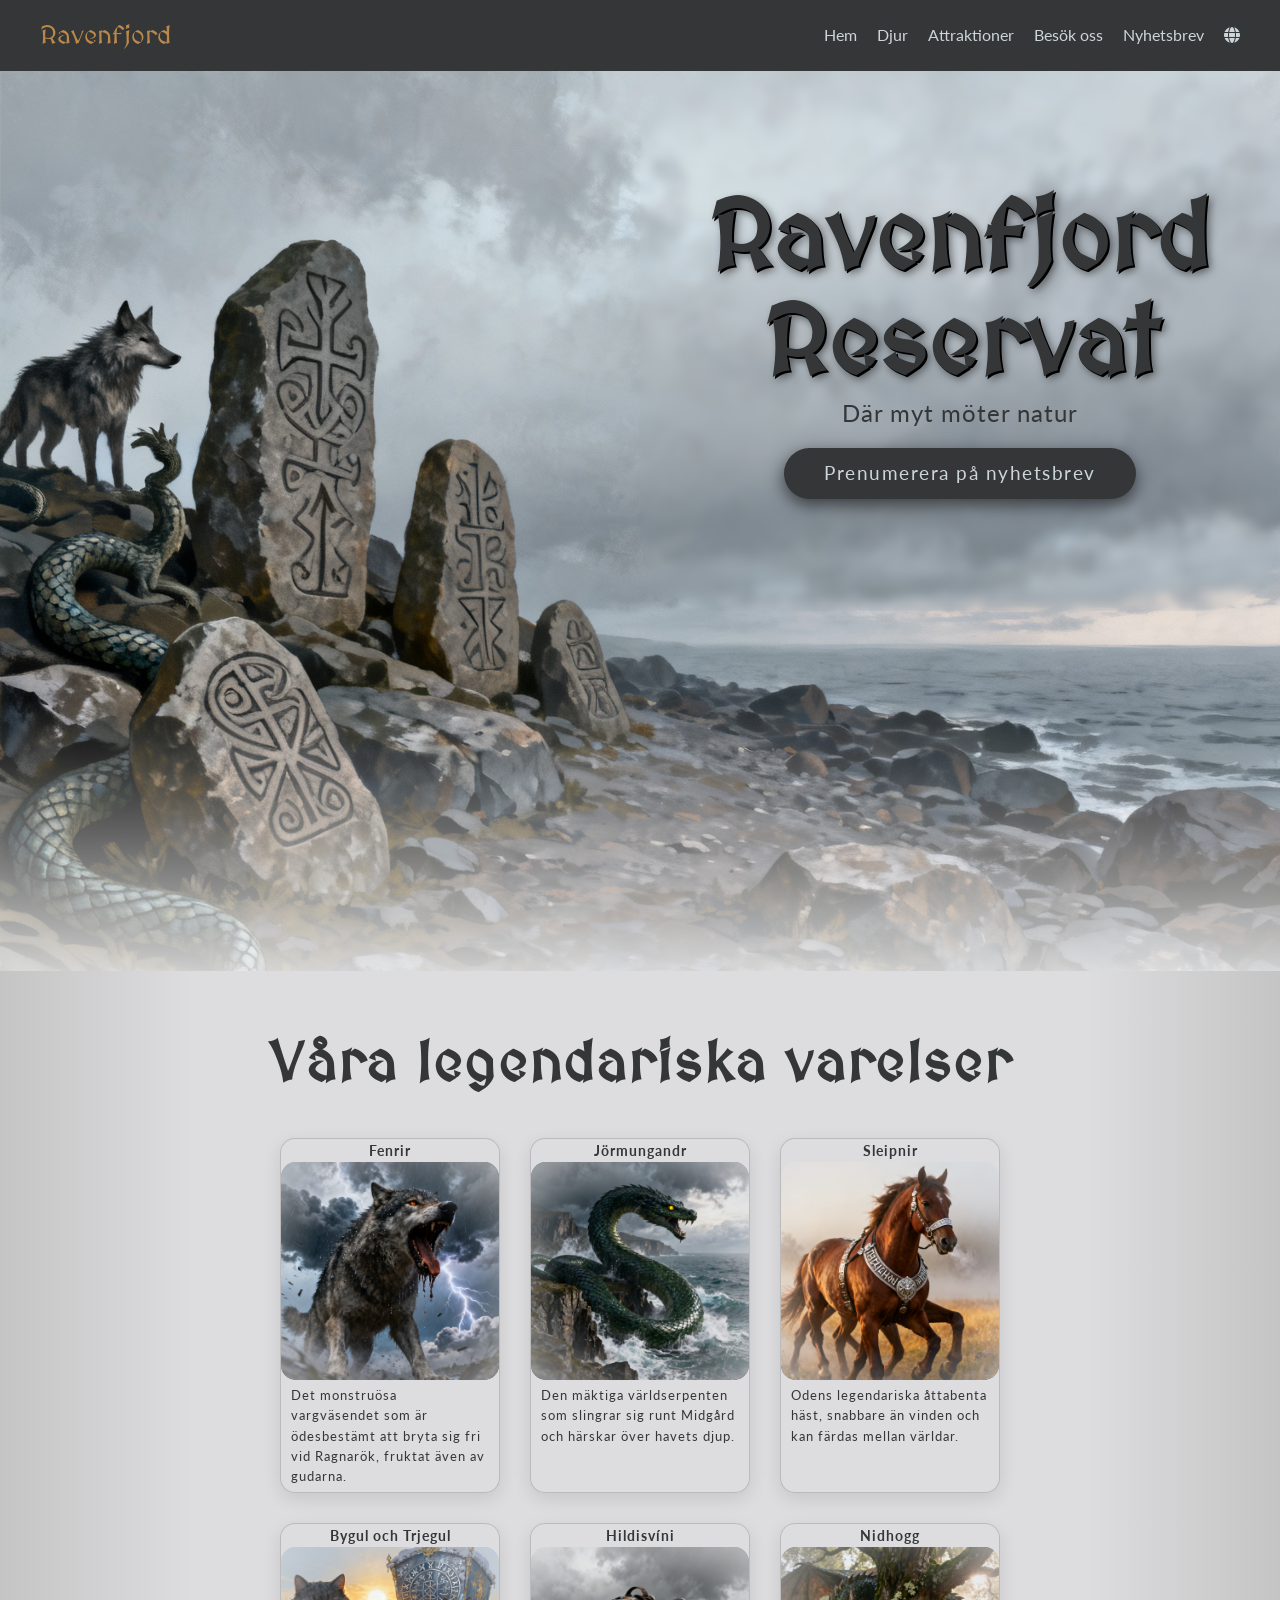
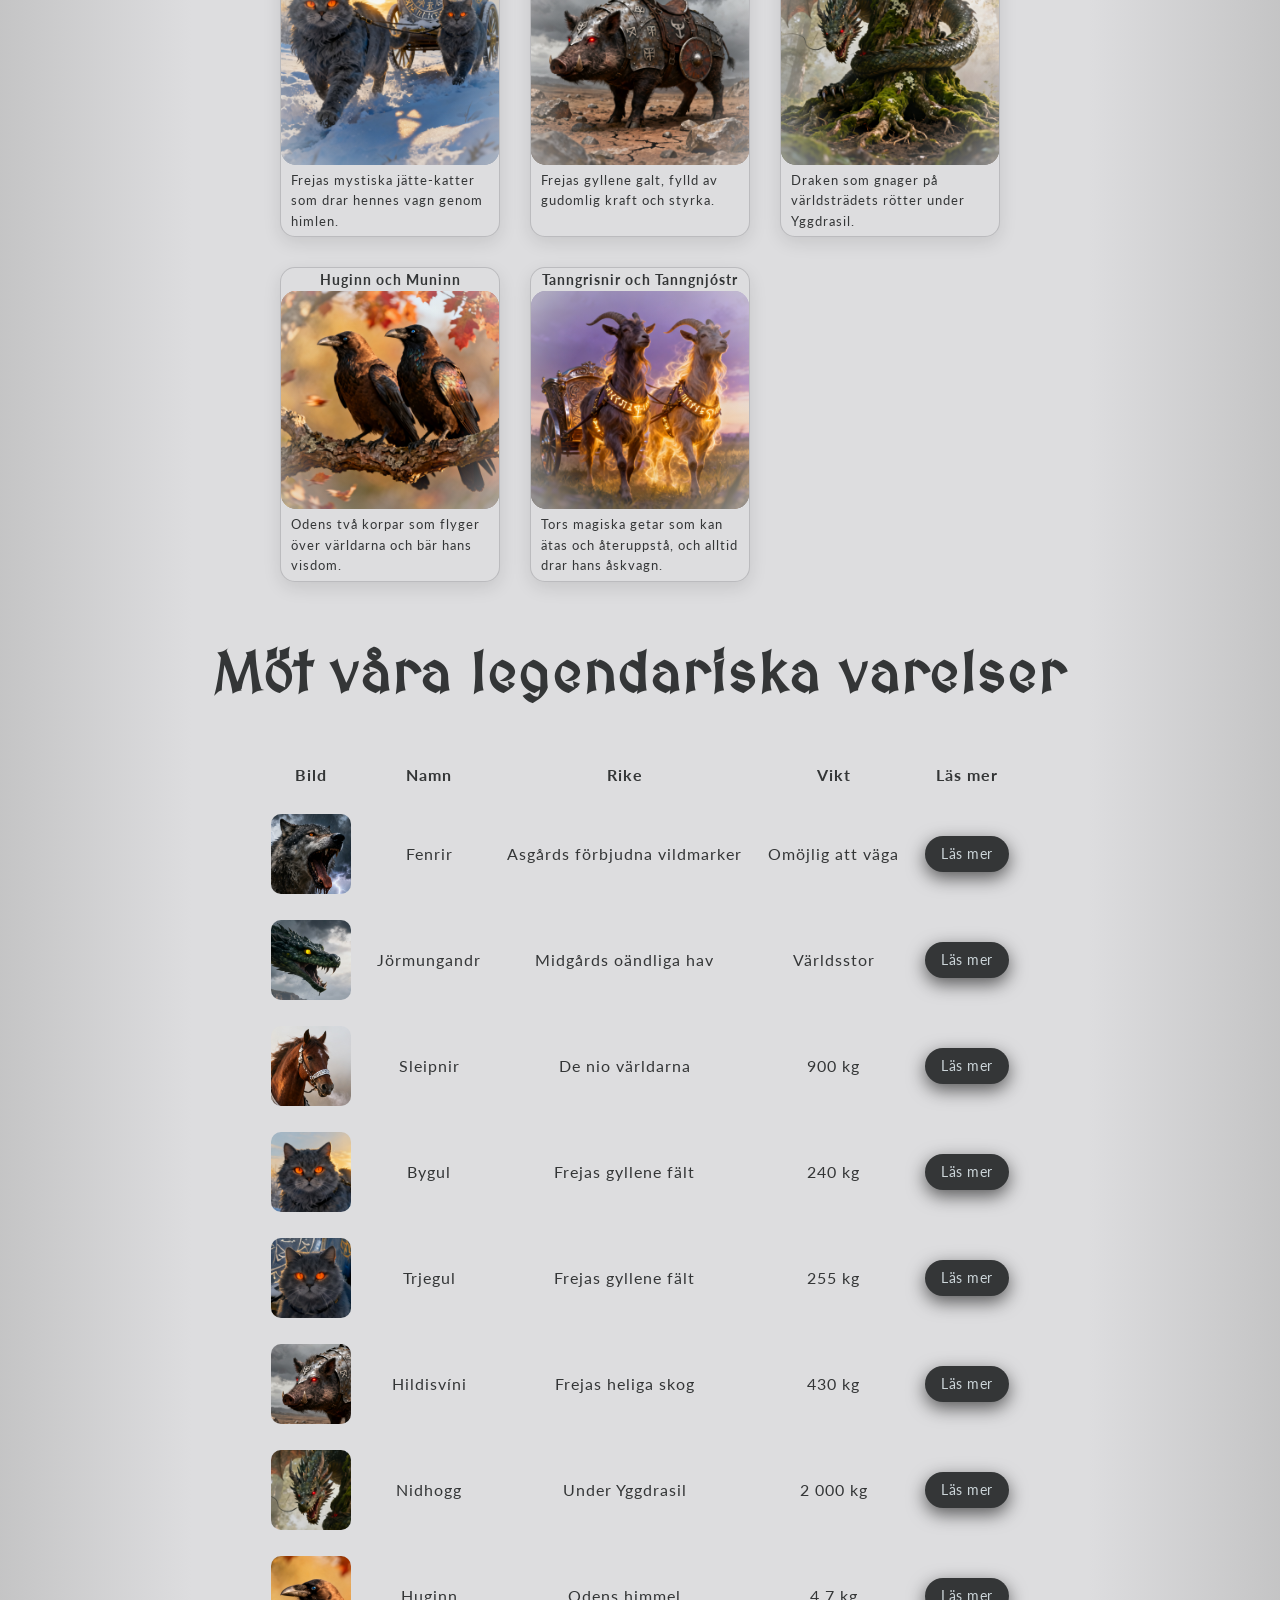
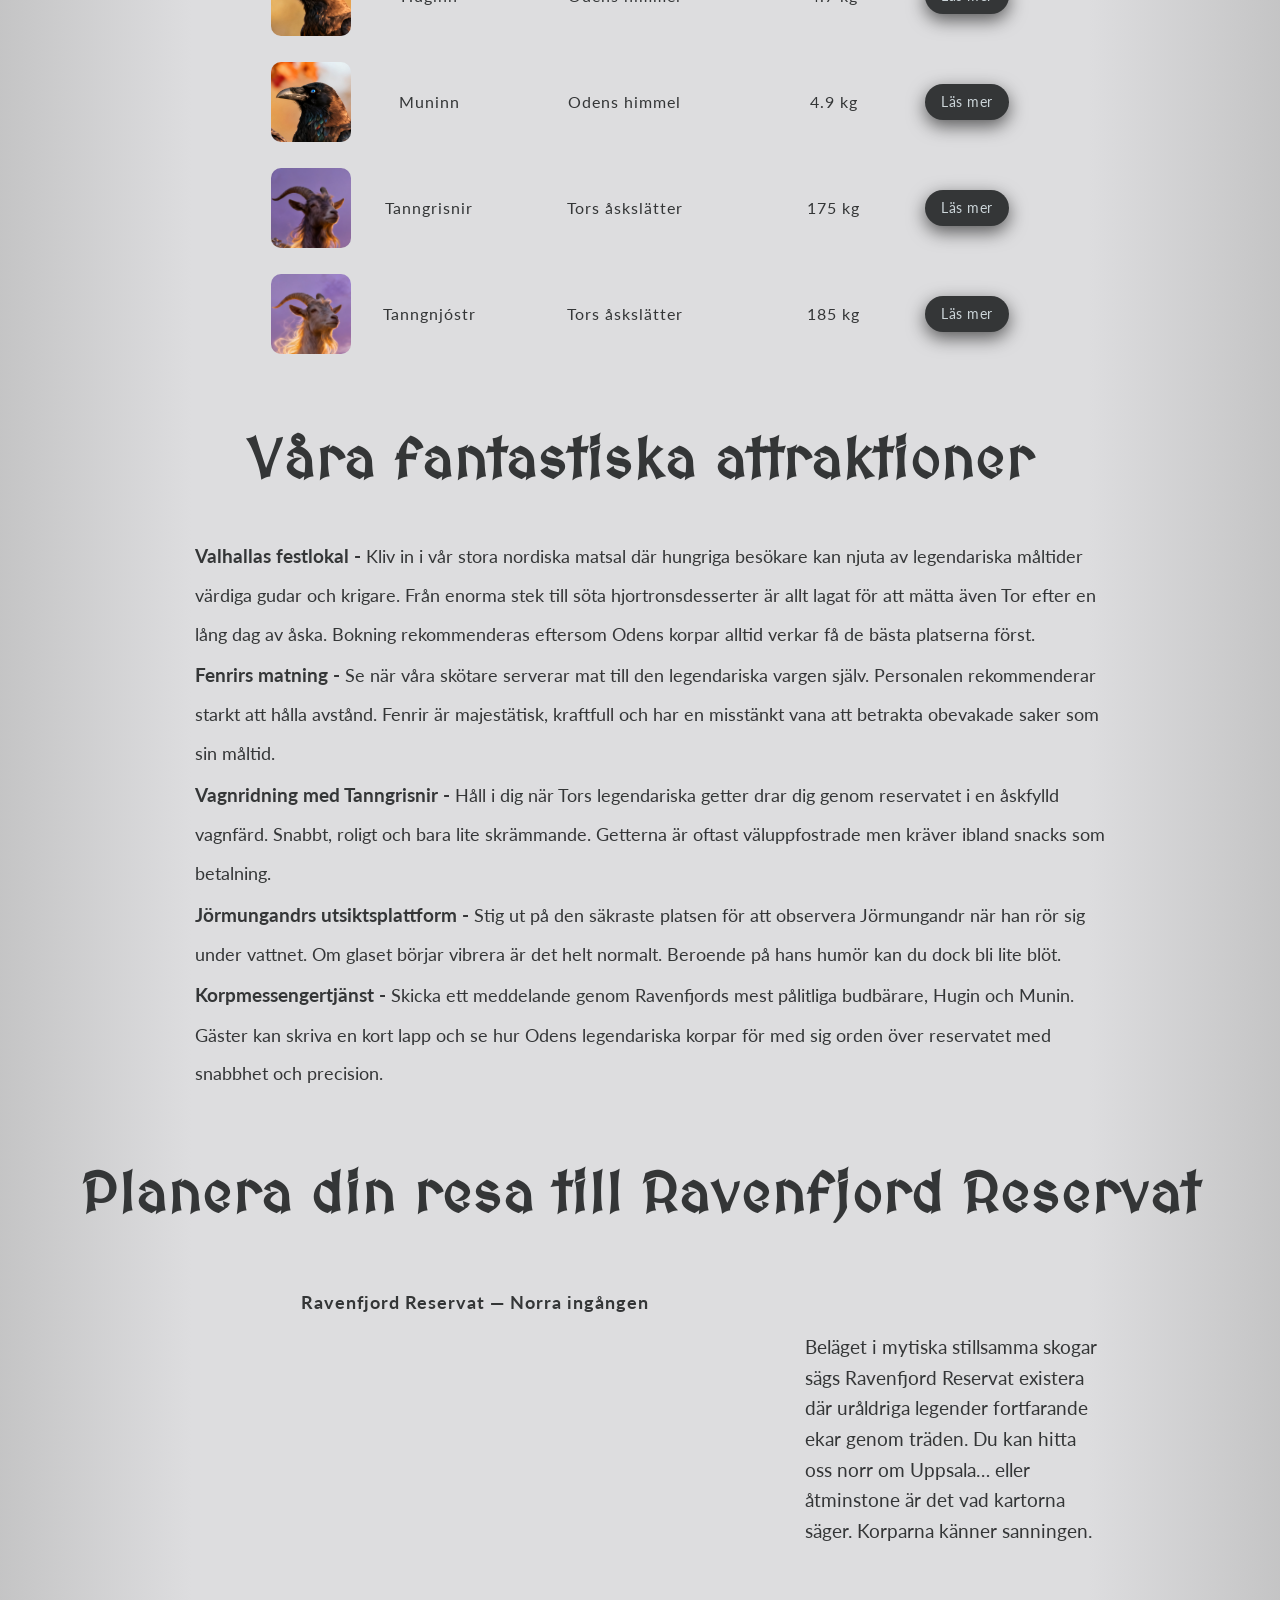
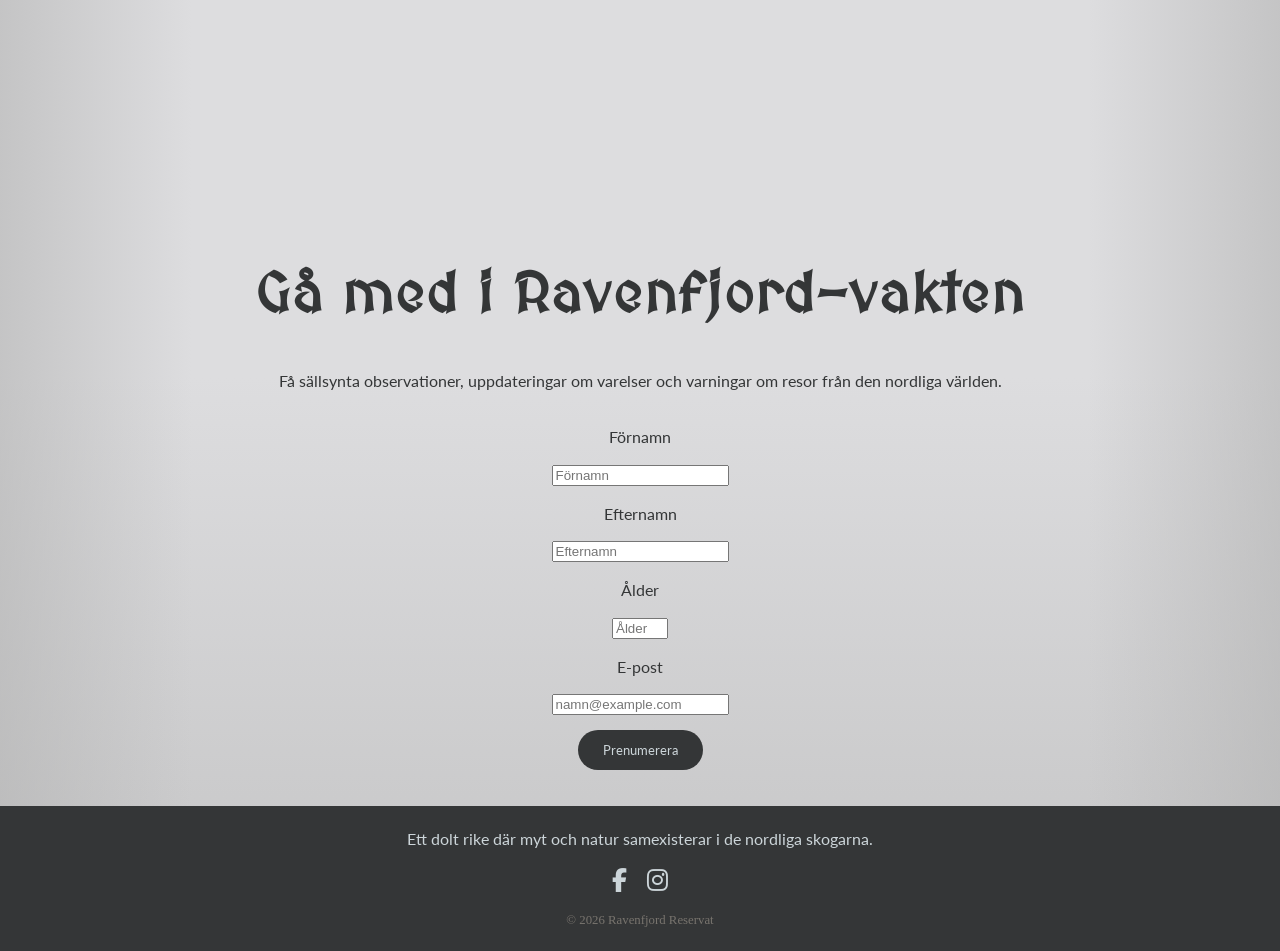
==== commit 22e3b973: "added facebook link" ====
--- a/indexSV.html
+++ b/indexSV.html
@@ -519,7 +519,10 @@
         Ett dolt rike där myt och natur samexisterar i de nordliga skogarna.
       </p>
       <div class="footer-social">
-        <a href="https://facebook.com" target="_blank">
+        <a
+          href="https://www.facebook.com/profile.php?id=61589195072890"
+          target="_blank"
+        >
           <i class="fa-brands fa-facebook-f"></i>
         </a>
 
--- a/css/newsletter.css
+++ b/css/newsletter.css
@@ -16,7 +16,7 @@
   width: 100%;
 }
 
-.newsletter-form input {
+Portfolio.newsletter-form input {
   padding: 12px 20px;
   border-radius: 999px;
   border: 1px solid #78746e;
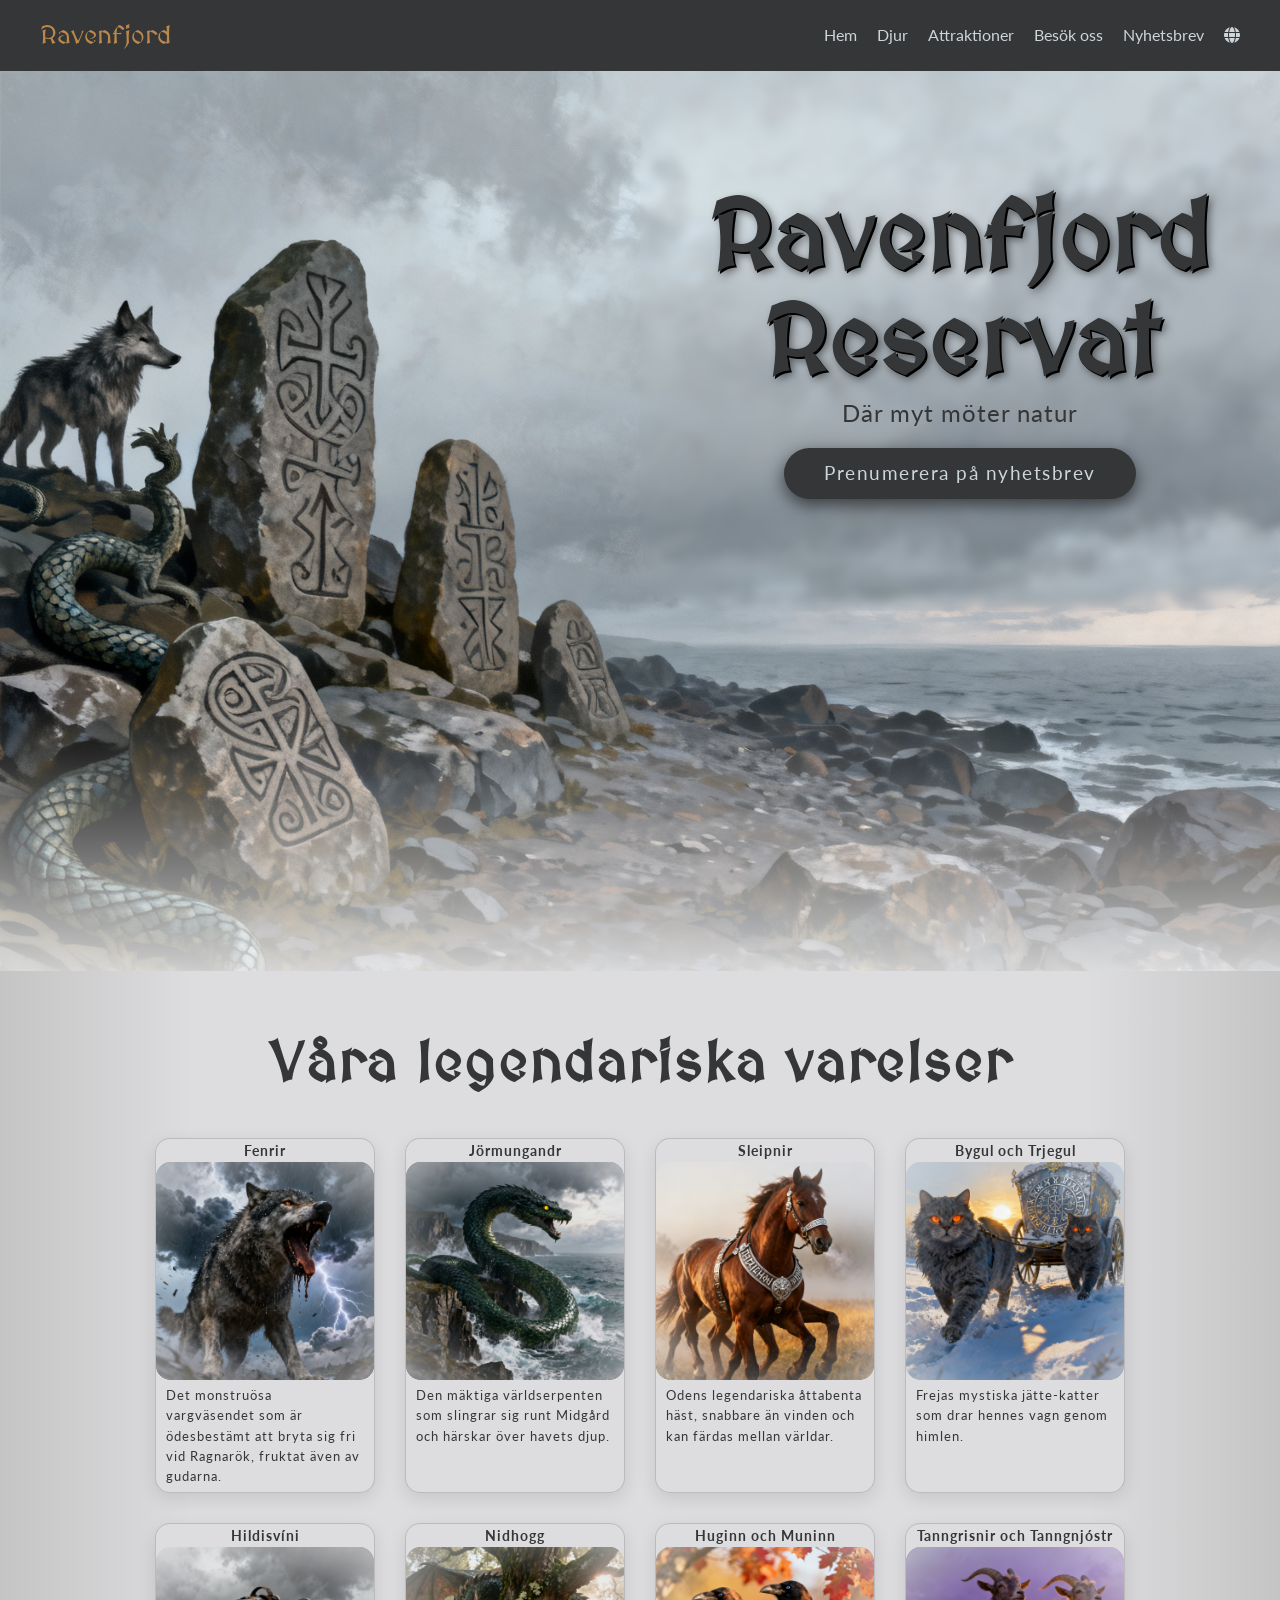
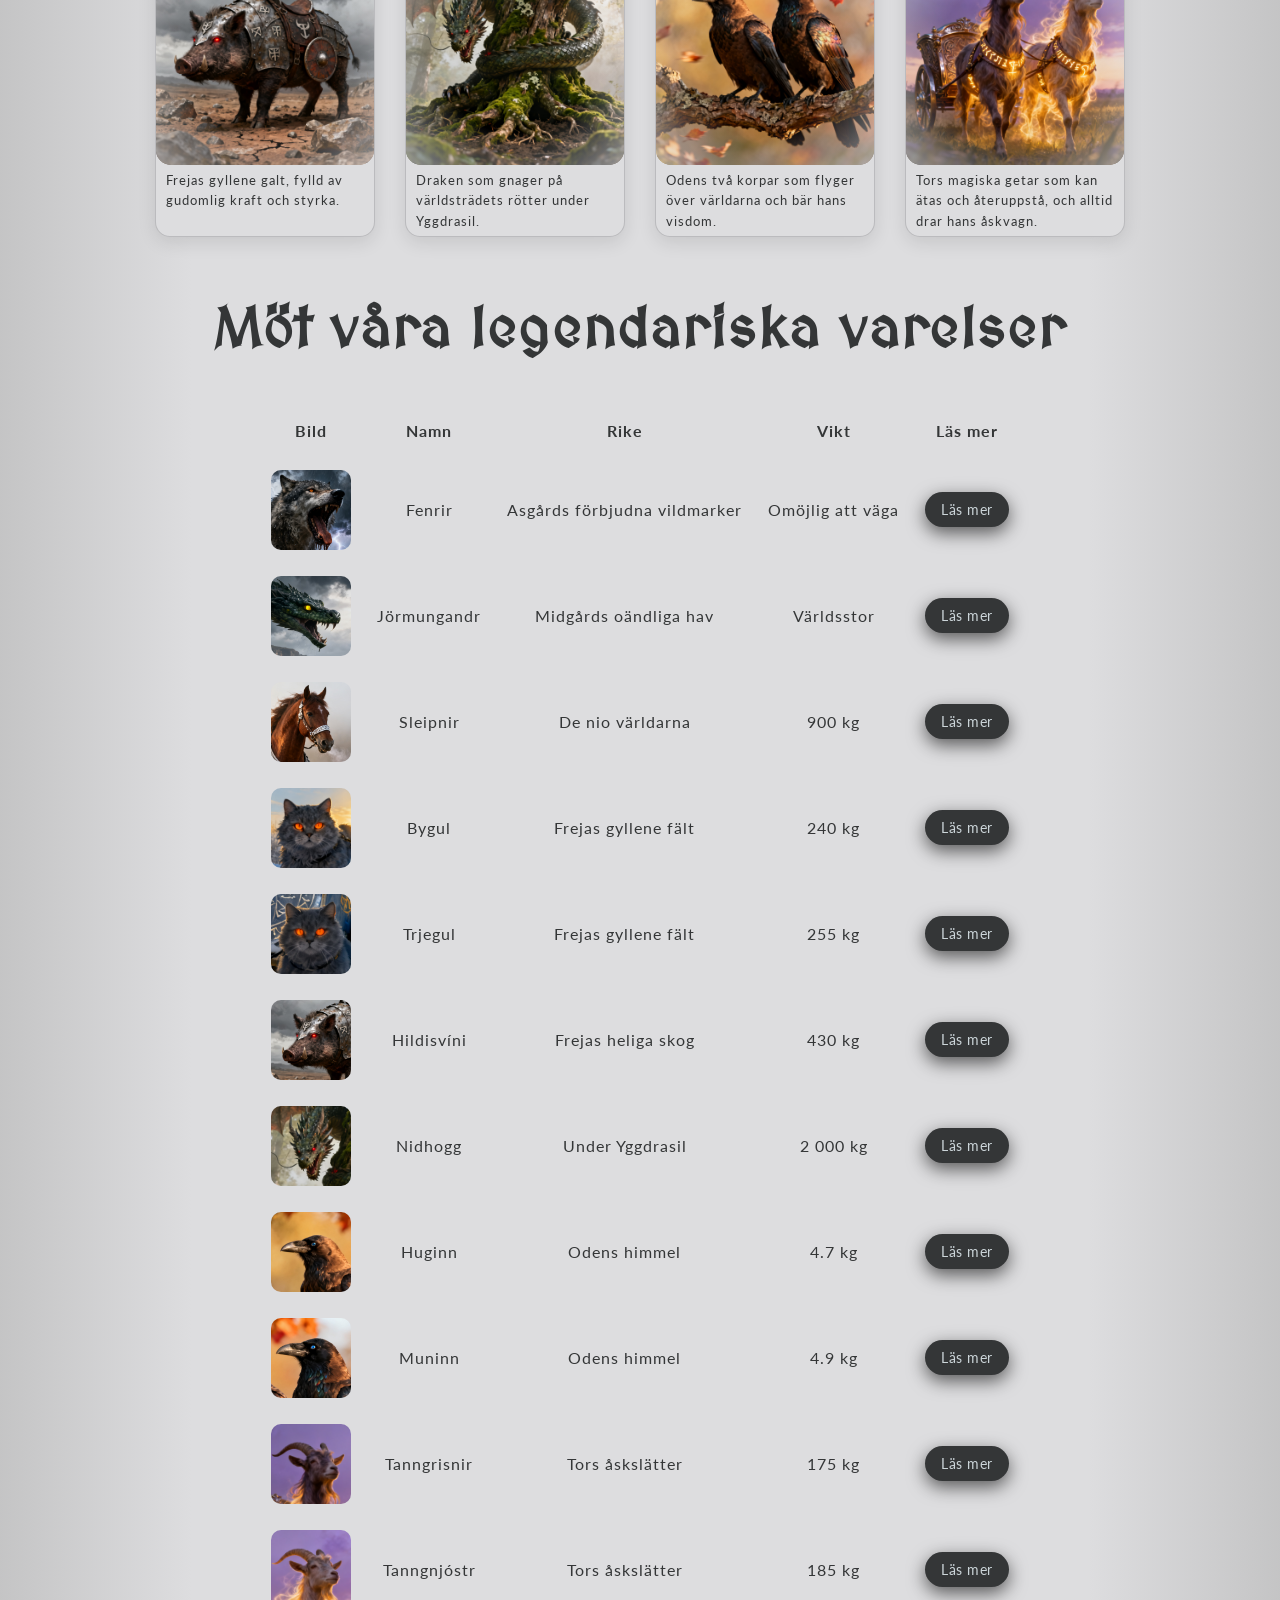
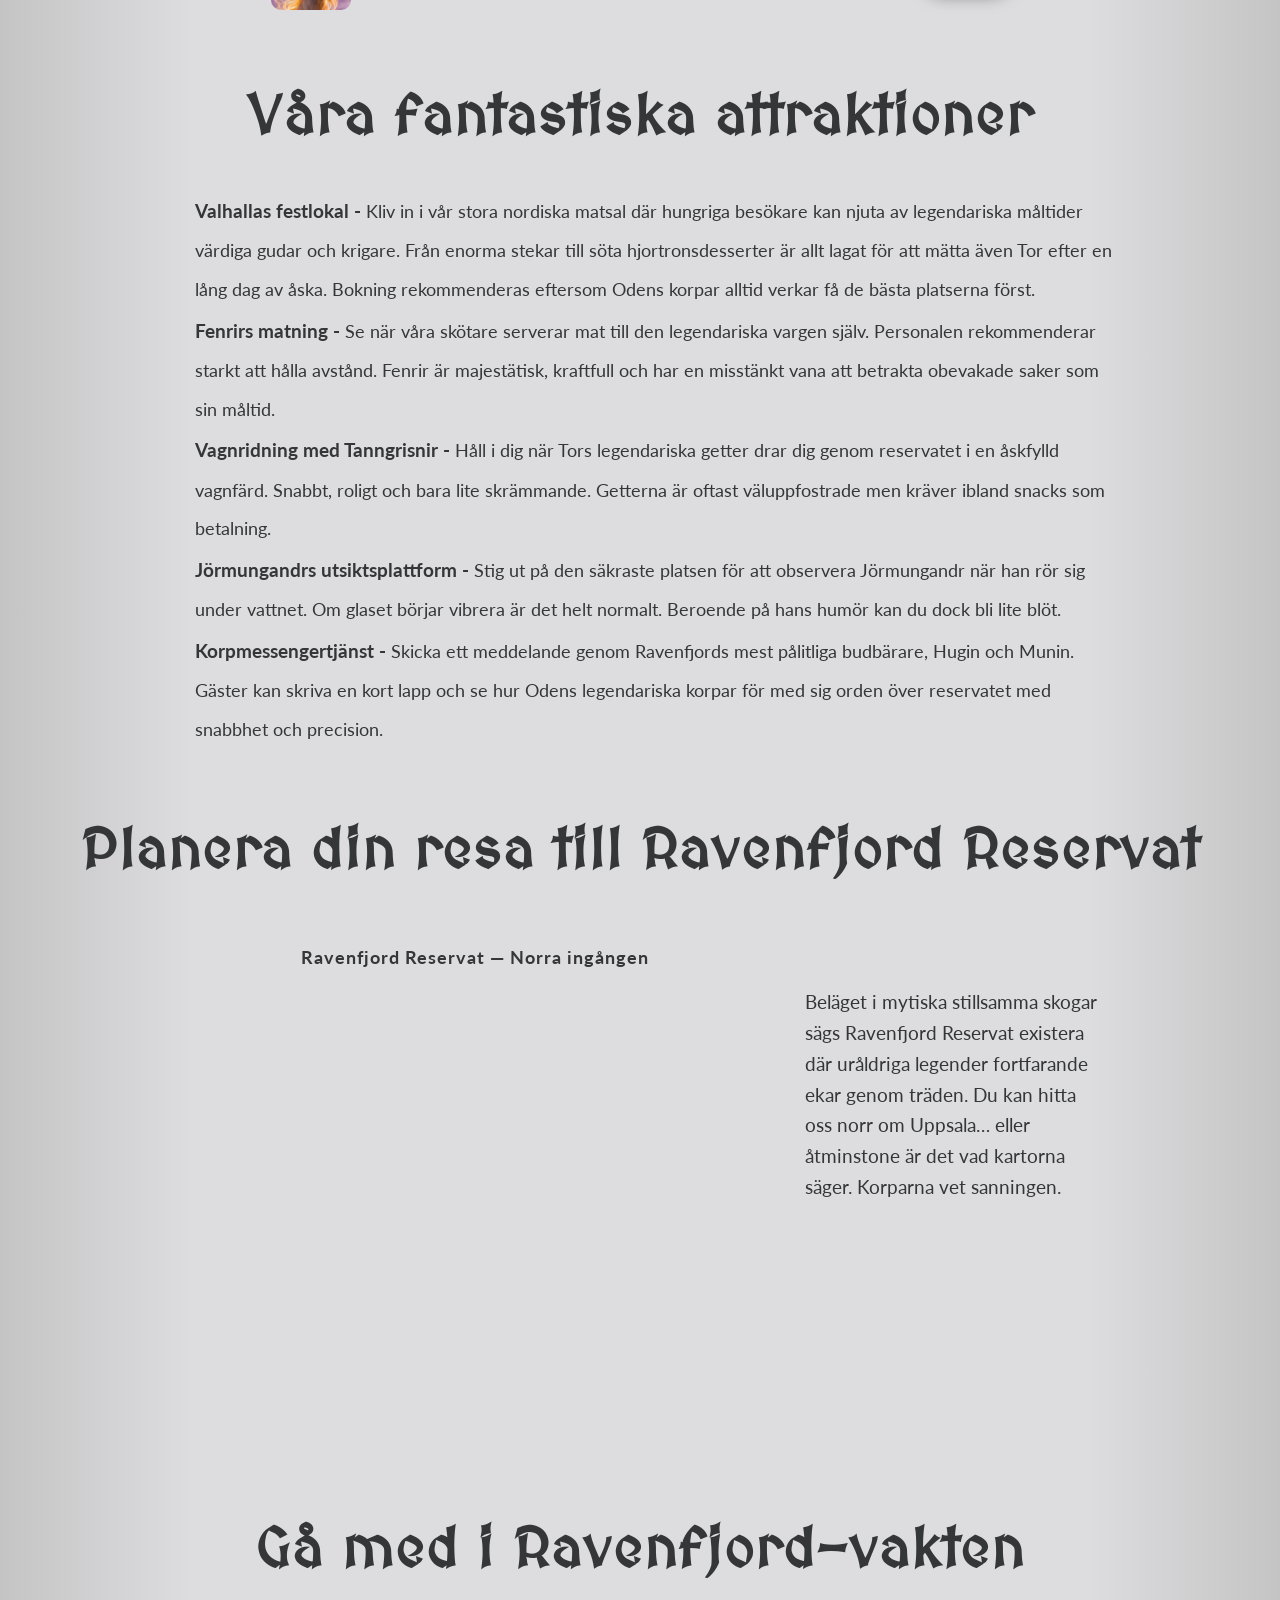
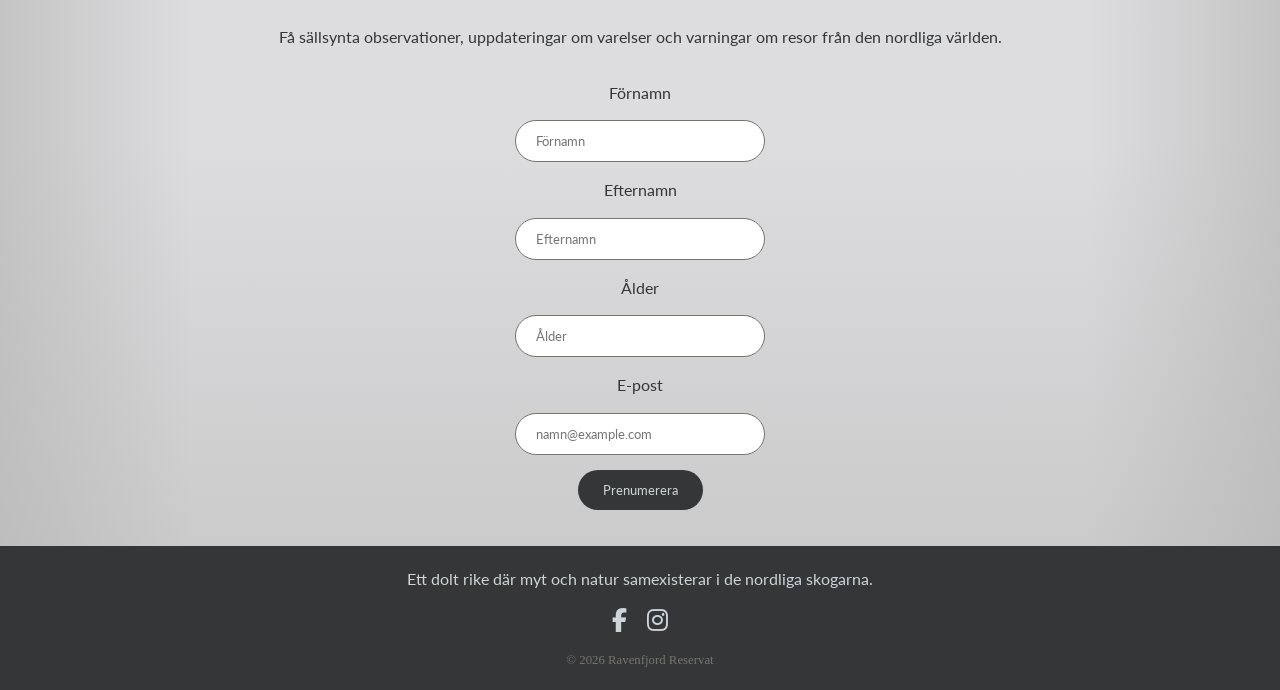
==== commit 11d745b8: "corrected 2 swedish typos" ====
--- a/indexSV.html
+++ b/indexSV.html
@@ -385,10 +385,10 @@
         <li>
           <span class="todo-title">Valhallas festlokal -</span>
           Kliv in i vår stora nordiska matsal där hungriga besökare kan njuta av
-          legendariska måltider värdiga gudar och krigare. Från enorma stek till
-          söta hjortronsdesserter är allt lagat för att mätta även Tor efter en
-          lång dag av åska. Bokning rekommenderas eftersom Odens korpar alltid
-          verkar få de bästa platserna först.
+          legendariska måltider värdiga gudar och krigare. Från enorma stekar
+          till söta hjortronsdesserter är allt lagat för att mätta även Tor
+          efter en lång dag av åska. Bokning rekommenderas eftersom Odens korpar
+          alltid verkar få de bästa platserna först.
         </li>
 
         <li>
@@ -445,7 +445,7 @@
           Beläget i mytiska stillsamma skogar sägs Ravenfjord Reservat existera
           där uråldriga legender fortfarande ekar genom träden. Du kan hitta oss
           norr om Uppsala… eller åtminstone är det vad kartorna säger. Korparna
-          känner sanningen.
+          vet sanningen.
         </p>
       </div>
     </section>
--- a/css/animals.css
+++ b/css/animals.css
@@ -18,7 +18,7 @@
   display: grid;
   grid-template-columns: repeat(auto-fill, 220px);
   gap: 30px;
-  max-width: calc(4 * 220px + 3 * 30px);
+  max-width: calc(4 * 220px + 4 * 30px);
   margin: 0 auto;
   justify-content: center;
   padding: 0 10px;
--- a/css/newsletter.css
+++ b/css/newsletter.css
@@ -16,7 +16,7 @@
   width: 100%;
 }
 
-Portfolio.newsletter-form input {
+.newsletter-form input {
   padding: 12px 20px;
   border-radius: 999px;
   border: 1px solid #78746e;
